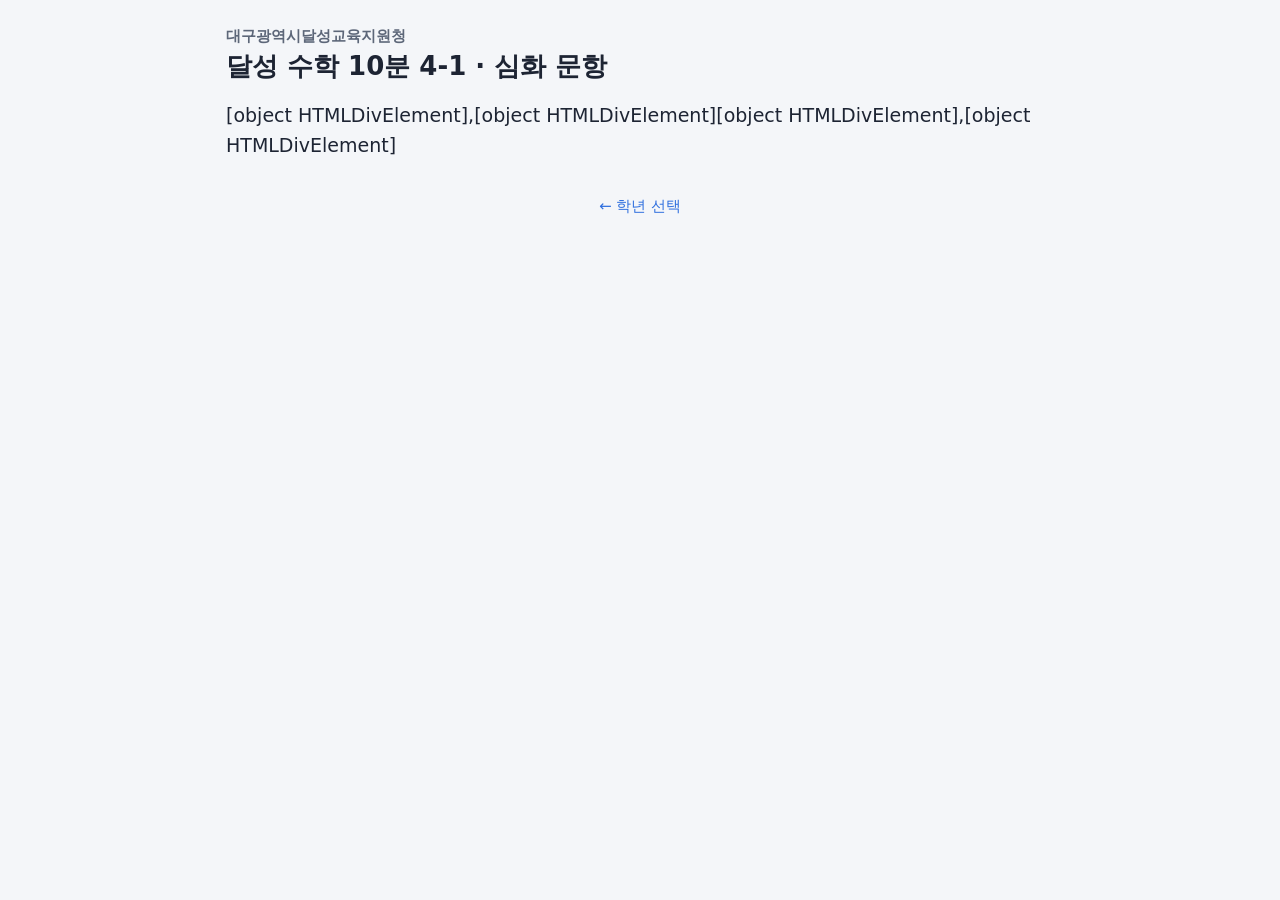
==== 4-1/index.html @ 7ddebf47 "달성 수학 10분 4-1 심화 문항 페이지와 차시별 QR - 4-1/: 2·5단원 12차시 심화 문항 24개, 자동 채점(띄어쓰기 무시) - index.html: 학년 선택 (3·" ====
<!doctype html>
<html lang="ko">
<head>
<meta charset="utf-8">
<meta name="viewport" content="width=device-width, initial-scale=1">
<title>달성 수학 10분 심화</title>
<style>
  :root {
    color-scheme: light;
    --bg: #f4f6f9;
    --card: #ffffff;
    --ink: #1d2433;
    --muted: #5d6779;
    --line: #d9dee7;
    --accent: #2f6fde;
    --accent-soft: #e6eefc;
    --ok: #17924a;
    --ok-soft: #e5f6ec;
    --bad: #d6402f;
    --bad-soft: #fdecea;
  }
  * { box-sizing: border-box; }
  html { -webkit-text-size-adjust: 100%; }
  body {
    margin: 0; background: var(--bg); color: var(--ink);
    font-family: "Pretendard", "Apple SD Gothic Neo", "Malgun Gothic", "Noto Sans KR", system-ui, sans-serif;
    font-size: 19px; line-height: 1.6; word-break: keep-all;
  }
  main { max-width: 860px; margin: 0 auto; padding: 16px 16px 64px; }
  header.top { padding: 8px 0 16px; }
  .eyebrow { font-size: 15px; color: var(--muted); font-weight: 600; }
  h1 { font-size: 26px; margin: 2px 0 0; line-height: 1.3; }
  h1 .no { color: var(--accent); margin-right: 8px; }
  .pages { font-size: 15px; color: var(--muted); }
  .card {
    background: var(--card); border: 2px solid var(--line); border-radius: 16px;
    padding: 18px; margin-bottom: 18px;
  }
  .shared { background: #fffdf3; border-color: #ecdfaa; }
  .qhead { display: flex; align-items: flex-start; gap: 12px; }
  .qno {
    flex: none; width: 36px; height: 36px; border-radius: 50%;
    background: var(--accent); color: #fff; font-weight: 700;
    display: grid; place-items: center; font-size: 19px; margin-top: 1px;
  }
  .qtext { white-space: pre-line; flex: 1; min-width: 0; }
  figure { margin: 14px 0 4px; text-align: center; }
  figure img {
    max-width: 100%; max-height: 420px; background: #fff; border-radius: 8px;
    cursor: zoom-in; border: 1px solid var(--line);
  }
  figure figcaption { font-size: 13px; color: var(--muted); }
  table.data { border-collapse: collapse; margin: 12px auto 4px; background: #fff; font-size: 17px; }
  table.data caption { font-weight: 700; padding-bottom: 6px; }
  table.data th, table.data td { border: 1px solid #9aa3b2; padding: 6px 12px; text-align: center; }
  table.data th { background: #eef1f6; font-weight: 600; }
  .tablewrap { overflow-x: auto; }

  .answers { margin-top: 16px; padding-top: 14px; border-top: 1px dashed var(--line); }
  .row { display: flex; flex-wrap: wrap; align-items: center; gap: 8px; margin-bottom: 10px; }
  .lbl { font-weight: 600; }
  .arrow { color: var(--muted); font-weight: 700; }
  input.ans, textarea.ans {
    font: inherit; font-size: 20px; padding: 8px 12px; border: 2px solid #b8c0cd;
    border-radius: 10px; background: #fff; color: var(--ink); min-width: 0;
  }
  input.ans { width: 130px; }
  input.ans.wide { width: 260px; max-width: 100%; }
  input.ans.word { width: 120px; }
  textarea.ans { width: 100%; min-height: 96px; resize: vertical; }
  input.ans:focus, textarea.ans:focus { outline: none; border-color: var(--accent); box-shadow: 0 0 0 3px var(--accent-soft); }
  .part.wrong input.ans, .part.wrong textarea.ans, .part.wrong .choices { border-color: var(--bad); background: var(--bad-soft); }
  .part.right input.ans, .part.right textarea.ans { border-color: var(--ok); }
  .unit { font-weight: 600; }
  .choices { display: flex; flex-wrap: wrap; gap: 8px; border: 2px solid transparent; border-radius: 12px; padding: 2px; }
  .choices.stack { flex-direction: column; width: 100%; }
  .opt {
    font: inherit; font-size: 18px; text-align: left; padding: 8px 14px; border-radius: 10px;
    border: 2px solid #b8c0cd; background: #fff; color: var(--ink); cursor: pointer;
  }
  .opt[aria-pressed="true"] { border-color: var(--accent); background: var(--accent-soft); font-weight: 700; }
  .hint { font-size: 14px; color: var(--muted); width: 100%; }
  .actions { display: flex; align-items: center; gap: 14px; margin-top: 6px; flex-wrap: wrap; }
  button.check {
    font: inherit; font-weight: 700; font-size: 19px; padding: 10px 26px; border-radius: 12px;
    border: none; background: var(--accent); color: #fff; cursor: pointer;
  }
  button.check:active { transform: translateY(1px); }
  .result { font-size: 20px; font-weight: 700; display: flex; align-items: center; gap: 8px; }
  .result .mark { font-size: 40px; line-height: 1; }
  .result.ok { color: var(--ok); }
  .result.bad { color: var(--bad); }
  .card.is-ok { border-color: var(--ok); background: linear-gradient(var(--ok-soft), var(--ok-soft)) top/100% 6px no-repeat, var(--card); }

  .score { text-align: center; font-weight: 700; color: var(--muted); margin-top: 8px; }

  /* 목록 */
  .unitname { font-size: 18px; font-weight: 700; margin: 22px 0 8px; }
  .list { display: grid; gap: 10px; grid-template-columns: repeat(auto-fill, minmax(240px, 1fr)); }
  .list a {
    display: block; text-decoration: none; color: var(--ink); background: var(--card);
    border: 2px solid var(--line); border-radius: 14px; padding: 12px 14px;
  }
  .list a b { color: var(--accent); margin-right: 6px; }
  .list a span { display: block; font-size: 14px; color: var(--muted); }
  .back { font-size: 15px; color: var(--accent); text-decoration: none; }

  /* 그림 크게 보기 */
  #zoom {
    position: fixed; inset: 0; background: rgba(15, 20, 30, .88); display: none;
    align-items: center; justify-content: center; padding: 16px; z-index: 10; cursor: zoom-out;
  }
  #zoom.open { display: flex; }
  #zoom img { max-width: 100%; max-height: 100%; background: #fff; border-radius: 8px; }
  #zoom .close { position: absolute; top: 10px; right: 16px; color: #fff; font-size: 34px; }

  @media (max-width: 520px) {
    body { font-size: 17px; }
    h1 { font-size: 22px; }
    .card { padding: 14px; }
    input.ans { width: 110px; }
  }
</style>
</head>
<body>
<main id="app"></main>
<div id="zoom" role="dialog" aria-label="그림 크게 보기"><span class="close" aria-hidden="true">×</span><img alt=""></div>

<script>
/* ============================================================
   문항 데이터 — 달성 수학 10분 4-1 (2, 5단원) 심화 문항
   파트 종류
     num   : 수 하나        {kind:'num', ans:150, unit:'°'}
     word  : 낱말           {kind:'word', ans:['과학관']}
     choice: 보기 고르기    {kind:'choice', options:[...], ans:[번호...], multi:true}
     essay : 서술형 키워드  {kind:'essay', groups:[['180'],['크','넘']]}
     nums  : 수 여러 개     {kind:'nums', ans:[105,120], unit:'°'}
   ============================================================ */
const UNITS = { 2: 'Ⅱ. 각도', 5: 'Ⅴ. 막대그래프' };

const LESSONS = {
  '07': { unit: 2, title: '각의 크기 재기', pages: '18~19쪽', qs: [
    { text: '시계의 긴바늘과 짧은바늘이 3시 정각에 이루는 각은 직각입니다. 시계의 숫자 사이의 간격이 모두 같을 때, 5시 정각에 두 바늘이 이루는 작은 쪽의 각은 몇 도인지 구하시오.',
      img: '07-1.png', parts: [{ kind: 'num', ans: 150, unit: '°' }] },
    { text: '명훈이는 각의 꼭짓점을 각도기의 중심에 맞추었지만, 각의 한 변을 밑금에 맞추지 않고 그림과 같이 놓았습니다. 이 각의 크기는 몇 도인지 구하시오.',
      img: '07-2.png', parts: [{ kind: 'num', ans: 75, unit: '°' }] },
  ]},
  '08': { unit: 2, title: '예각, 둔각, 각 어림하기', pages: '20~21쪽', qs: [
    { text: '그림에서 선 ㄱㄴ은 직선입니다. 그림에서 찾을 수 있는 크고 작은 각 중에서 예각과 둔각은 각각 몇 개인지 구하시오. (직선 ㄱㄴ이 이루는 각은 세지 않습니다.)',
      img: '08-1.png', parts: [
        { kind: 'num', label: '예각', ans: 3, unit: '개' },
        { kind: 'num', label: '둔각', ans: 2, unit: '개' } ] },
    { text: '다음 중 항상 옳은 것을 모두 찾아 기호를 쓰시오.',
      parts: [{ kind: 'choice', multi: true, stack: true, options: [
        '㉠ 예각 2개의 크기를 더하면 항상 둔각이 됩니다.',
        '㉡ 둔각 2개의 크기를 더하면 항상 180°보다 큽니다.',
        '㉢ 둔각에서 예각을 빼면 항상 예각이 됩니다.',
        '㉣ 직각과 예각의 크기를 더하면 항상 둔각이 됩니다.' ], ans: [1, 3] }] },
  ]},
  '09': { unit: 2, title: '각도의 합과 차', pages: '22~23쪽', qs: [
    { text: '두 삼각자에는 각각 30°, 60°, 90°와 45°, 45°, 90°의 각이 있습니다. 한 삼각자의 각 하나와 다른 삼각자의 각 하나를 이어 붙여 만들 수 있는 각 중에서 둔각을 모두 구하시오.',
      parts: [{ kind: 'nums', ans: [105, 120, 135, 150], unit: '°' }] },
    { text: '그림에서 아래쪽 선은 직선이고, ㉠은 ㉡보다 40° 더 큽니다. ㉠과 ㉡의 각도를 각각 구하시오.',
      img: '09-2.png', parts: [
        { kind: 'num', label: '㉠', ans: 85, unit: '°' },
        { kind: 'num', label: '㉡', ans: 45, unit: '°' } ] },
  ]},
  '10': { unit: 2, title: '삼각형의 세 각의 크기의 합', pages: '24~25쪽', qs: [
    { text: '삼각형 ㄱㄴㄷ에서 점 ㄹ은 변 ㄴㄷ 위에 있습니다. ㉠의 각도를 구하시오.',
      img: '10-1.png', parts: [{ kind: 'num', ans: 55, unit: '°' }] },
    { text: '삼각형의 두 각의 크기를 나타낸 것입니다. 삼각형이 될 수 없는 것을 찾아 기호를 쓰고, 그 까닭을 쓰시오.\n㉠ 95°, 40°　　㉡ 100°, 85°　　㉢ 30°, 60°',
      parts: [
        { kind: 'choice', label: '기호', options: ['㉠', '㉡', '㉢'], ans: [1] },
        { kind: 'essay', label: '까닭', groups: [['180'], ['크', '넘', '185', '많', '초과']] } ] },
  ]},
  '11': { unit: 2, title: '사각형의 네 각의 크기의 합', pages: '26~27쪽', qs: [
    { text: '사각형의 네 각 중에서 두 각은 직각입니다. 나머지 두 각의 크기의 차가 40°일 때, 나머지 두 각 중 큰 각은 몇 도인지 구하시오.',
      parts: [{ kind: 'num', ans: 110, unit: '°' }] },
    { text: '그림에서 아래쪽 선은 직선입니다. ㉠의 각도를 구하시오.',
      img: '11-2.png', parts: [{ kind: 'num', ans: 75, unit: '°' }] },
  ]},
  '12': { unit: 2, title: '얼마나 알고 있나요?', pages: '28~29쪽', qs: [
    { text: '서연이가 사각형의 네 각의 크기를 각도기로 재었더니 85°, 100°, 95°, 90°였습니다. 서연이가 각도를 바르게 재었는지 쓰고, 그 까닭을 쓰시오.',
      parts: [
        { kind: 'choice', label: '답', options: ['바르게 재었습니다.', '바르게 재지 않았습니다.'], ans: [1] },
        { kind: 'essay', label: '까닭', groups: [['360'], ['370', '크', '넘', '많', '다르', '아니', '않']] } ] },
    { text: '두 삼각자를 직선 위에 꼭짓점이 한 점에서 만나도록 놓았습니다. ㉠의 각도를 구하시오.',
      img: '12-2.png', parts: [{ kind: 'num', ans: 75, unit: '°' }] },
  ]},

  '25': { unit: 5, title: '막대그래프 알기(1)', pages: '60~61쪽',
    shared: { text: '키릴이네 반 학생들이 좋아하는 과일을 조사하여 나타낸 그래프입니다. 물음에 답하시오. (1~2)', img: '25.png' },
    qs: [
    { text: '가장 많은 학생이 좋아하는 과일부터 차례로 쓰고, 가장 많은 학생이 좋아하는 과일과 가장 적은 학생이 좋아하는 과일의 학생 수의 차를 구하시오.',
      parts: [
        { kind: 'word', ans: ['딸기'] },
        { kind: 'word', join: true, ans: ['사과'] },
        { kind: 'word', join: true, ans: ['귤'] },
        { kind: 'word', join: true, ans: ['포도'] },
        { kind: 'num', label: '학생 수의 차', ans: 5, unit: '명' } ] },
    { text: '포도를 좋아하던 학생 중 몇 명이 사과로 마음을 바꾸었더니, 사과를 좋아하는 학생 수와 딸기를 좋아하는 학생 수가 같아졌습니다. 이때 포도를 좋아하는 학생은 몇 명이 되었는지 구하시오.',
      parts: [{ kind: 'num', ans: 3, unit: '명' }] },
  ]},
  '26': { unit: 5, title: '막대그래프 알기(2)', pages: '62~63쪽',
    shared: { text: '요일별 도서관을 이용한 학생 수를 조사하여 나타낸 막대그래프입니다. 물음에 답하시오. (1~2)', img: '26.png' },
    qs: [
    { text: '도서관을 이용한 학생 수가 금요일보다 많은 요일을 모두 쓰고, 그 요일들에 도서관을 이용한 학생은 모두 몇 명인지 구하시오.',
      parts: [
        { kind: 'choice', label: '요일', multi: true, options: ['월요일', '화요일', '수요일', '목요일', '금요일'], ans: [0, 2] },
        { kind: 'num', label: '모두', ans: 32, unit: '명' } ] },
    { text: '위 막대그래프를 가로 눈금 한 칸이 1명인 막대그래프로 다시 그리려고 합니다. 수요일 막대와 화요일 막대의 길이는 몇 칸 차이가 나는지 구하시오.',
      parts: [{ kind: 'num', ans: 10, unit: '칸' }] },
  ]},
  '27': { unit: 5, title: '막대그래프 그리기', pages: '64~65쪽',
    shared: { text: '모둠별로 모은 빈 병의 수를 조사하여 나타낸 표입니다. 물음에 답하시오. (1~2)',
      table: { caption: '<모둠별 모은 빈 병의 수>', rows: [
        ['모둠', '1모둠', '2모둠', '3모둠', '4모둠', '합계'],
        ['병의 수(개)', '12', '7', '15', '9', '43'] ] } },
    qs: [
    { text: '위의 표를 세로 눈금 한 칸이 2개인 막대그래프로 나타낼 때, 막대의 끝이 눈금선에 꼭 맞지 않고 칸의 중간에서 끝나는 모둠을 모두 쓰시오.',
      parts: [{ kind: 'choice', multi: true, options: ['1모둠', '2모둠', '3모둠', '4모둠'], ans: [1, 2, 3] }] },
    { text: '소은이가 위의 표를 보고 그린 막대그래프입니다. 잘못 그린 곳을 두 가지 찾아 바르게 고치시오.',
      img: '27-2.png',
      parts: [{ kind: 'essay', placeholder: '① 잘못된 곳 → 바르게 고치기\n② 잘못된 곳 → 바르게 고치기', groups: [['제목'], ['4모둠'], ['9']] }] },
  ]},
  '28': { unit: 5, title: '자료를 조사하여 막대그래프 그리기', pages: '66~67쪽', qs: [
    { text: '진호네 반 학생 25명이 가장 좋아하는 계절을 조사하였습니다. 봄은 7명, 가을은 6명이고, 여름을 좋아하는 학생 수는 겨울을 좋아하는 학생 수의 2배입니다. 여름과 겨울을 좋아하는 학생은 각각 몇 명인지 구하시오.',
      parts: [
        { kind: 'num', label: '여름', ans: 8, unit: '명' },
        { kind: 'num', label: '겨울', ans: 4, unit: '명' } ] },
    { text: '1반과 2반 학생들이 기르고 싶어 하는 반려동물을 조사한 표입니다. 두 반의 학생 수를 합하여 세로 눈금 한 칸이 2명인 막대그래프로 나타내려면 세로 눈금은 적어도 몇 칸 필요한지 구하시오.',
      table: { rows: [
        ['반려동물', '강아지', '고양이', '햄스터', '물고기'],
        ['1반(명)', '9', '6', '4', '3'],
        ['2반(명)', '8', '7', '3', '4'] ] },
      parts: [{ kind: 'num', ans: 9, unit: '칸' }] },
  ]},
  '29': { unit: 5, title: '막대그래프 활용하기', pages: '68~69쪽',
    shared: { text: '4학년 학생들이 가고 싶어 하는 체험 학습 장소를 조사하여 나타낸 막대그래프입니다. 물음에 답하시오. (1~2)', img: '29.png' },
    qs: [
    { text: '가장 많은 학생이 가고 싶어 하는 두 곳을 체험 학습 장소로 정했습니다. 두 곳을 가고 싶어 하는 학생은 모두 몇 명인지 쓰시오.',
      parts: [{ kind: 'num', ans: 40, unit: '명' }] },
    { text: '놀이공원을 가고 싶어 하던 학생 중 5명이 과학관으로 마음을 바꾸었습니다. 이때 가장 많은 학생이 가고 싶어 하는 장소는 어디인지 쓰시오.',
      parts: [{ kind: 'word', ans: ['과학관'], wide: true }] },
  ]},
  '30': { unit: 5, title: '얼마나 알고 있나요?', pages: '70~71쪽',
    shared: { text: '나윤이네 학년 학생들이 좋아하는 간식을 조사하여 나타낸 막대그래프입니다. 물음에 답하시오. (1~2)', img: '30.png' },
    qs: [
    { text: '아이스크림을 좋아하는 학생 수는 과자를 좋아하는 학생 수의 몇 배인지 구하시오.',
      parts: [{ kind: 'num', ans: 2, unit: '배' }] },
    { text: '떡볶이를 좋아하던 학생 중 몇 명이 빵으로 마음을 바꾸었더니 떡볶이와 빵을 좋아하는 학생 수가 같아졌습니다. 마음을 바꾼 학생은 몇 명인지 구하시오.',
      parts: [{ kind: 'num', ans: 4, unit: '명' }] },
  ]},
};

/* ================= 채점 ================= */
const noSpace = s => String(s).replace(/\s+/g, '');
const UNIT_WORDS = ['°', '도', '개', '명', '칸', '배', '권', 'cm', 'm'];

function parseNum(raw, unit) {
  let s = String(raw).trim();
  // 대분수 "2 1/4" 는 띄어쓰기를 지우기 전에 처리
  const mixed = s.match(/^(\d+)\s+(\d+)\s*\/\s*(\d+)\s*$/);
  if (mixed) return +mixed[1] + (+mixed[2]) / (+mixed[3]);
  s = noSpace(s).replace(/,/g, '');
  const units = unit ? [unit, ...UNIT_WORDS] : UNIT_WORDS;
  for (const u of units) if (u && s.endsWith(u)) { s = s.slice(0, -u.length); break; }
  s = s.replace(/°$/, '');
  let m;
  if ((m = s.match(/^-?\d+(\.\d+)?$/))) return parseFloat(s);
  if ((m = s.match(/^(\d+)\/(\d+)$/)) && +m[2] !== 0) return +m[1] / +m[2];
  return NaN;
}
const sameNum = (a, b) => Math.abs(a - b) < 1e-9;

function normWord(s) {
  return noSpace(s)
    .replace(/[.,·!?~'"()\[\]<>「」『』:;\-]/g, '')
    .replace(/(입니다|이에요|예요|이요|요)$/, '');
}

function gradePart(p, v) {
  switch (p.kind) {
    case 'num':   return sameNum(parseNum(v || '', p.unit), p.ans);
    case 'word':  return p.ans.some(a => normWord(a) === normWord(v || ''));
    case 'choice': {
      const sel = (v || []).slice().sort((a, b) => a - b);
      const ans = p.ans.slice().sort((a, b) => a - b);
      return sel.length === ans.length && sel.every((x, i) => x === ans[i]);
    }
    case 'essay': {
      const t = noSpace(v || '');
      return p.groups.every(g => g.some(k => t.includes(noSpace(k))));
    }
    case 'nums': {
      // 쉼표·띄어쓰기·'와/과/,' 로 나눈 수들이 정답과 똑같아야 정답 (순서 상관없음)
      const toks = String(v || '').split(/[,，、\s/]+|와|과|그리고/).map(t => t.trim()).filter(Boolean);
      const vals = toks.map(t => parseNum(t, p.unit));
      if (!vals.length || vals.some(isNaN)) return false;
      const uniq = [...new Set(vals)].sort((a, b) => a - b);
      const ans = p.ans.slice().sort((a, b) => a - b);
      return uniq.length === ans.length && uniq.every((x, i) => sameNum(x, ans[i]));
    }
  }
  return false;
}

/* ================= 저장 (이 기기에만) ================= */
const STORE = 'dalseong10-4-1-v1';
function loadState() { try { return JSON.parse(localStorage.getItem(STORE)) || {}; } catch (e) { return {}; } }
function saveState(s) { try { localStorage.setItem(STORE, JSON.stringify(s)); } catch (e) {} }
let state = loadState();

/* ================= 화면 ================= */
const app = document.getElementById('app');
const el = (tag, attrs = {}, ...kids) => {
  const n = document.createElement(tag);
  for (const [k, v] of Object.entries(attrs)) {
    if (k === 'class') n.className = v;
    else if (k.startsWith('on')) n.addEventListener(k.slice(2), v);
    else if (v !== false && v != null) n.setAttribute(k, v === true ? '' : v);
  }
  for (const c of kids.flat()) if (c != null) n.append(c.nodeType ? c : document.createTextNode(c));
  return n;
};

function figure(src, alt) {
  const img = el('img', { src: 'img/' + src, alt: alt || '문제 그림', loading: 'lazy' });
  img.addEventListener('click', () => openZoom(img.src));
  return el('figure', {}, img, el('figcaption', {}, '그림을 누르면 크게 볼 수 있어요'));
}
function dataTable(t) {
  const tbl = el('table', { class: 'data' });
  if (t.caption) tbl.append(el('caption', {}, t.caption));
  t.rows.forEach((r, i) => tbl.append(el('tr', {}, r.map((c, j) => el(i === 0 || j === 0 ? 'th' : 'td', {}, c)))));
  return el('div', { class: 'tablewrap' }, tbl);
}

function renderIndex() {
  document.title = '달성 수학 10분 4-1 심화';
  app.replaceChildren(
    el('header', { class: 'top' },
      el('div', { class: 'eyebrow' }, '대구광역시달성교육지원청'),
      el('h1', {}, '달성 수학 10분 4-1 · 심화 문항')),
    ...Object.entries(UNITS).map(([u, name]) => [
      el('div', { class: 'unitname' }, name),
      el('div', { class: 'list' }, Object.entries(LESSONS).filter(([, L]) => L.unit == u).map(([no, L]) =>
        el('a', { href: '#' + no }, el('b', {}, no + '차시'), L.title, el('span', {}, L.pages))))
    ]),
    el('p', { style: 'text-align:center;margin-top:28px' }, el('a', { class: 'back', href: '../' }, '← 학년 선택'))
  );
}

function renderLesson(no) {
  const L = LESSONS[no];
  document.title = `${no}차시 ${L.title} · 달성 수학 10분`;
  const st = state[no] = state[no] || {};
  const blocks = [
    el('header', { class: 'top' },
      el('div', { class: 'eyebrow' }, '달성 수학 10분 4-1 · ' + UNITS[L.unit]),
      el('h1', {}, el('span', { class: 'no' }, no), L.title),
      el('div', { class: 'pages' }, L.pages + ' 심화 문항 · 연습장에 풀고 답만 쓰세요')),
  ];
  if (L.shared) {
    blocks.push(el('section', { class: 'card shared' },
      el('div', { class: 'qtext' }, '※ ' + L.shared.text),
      L.shared.img ? figure(L.shared.img) : null,
      L.shared.table ? dataTable(L.shared.table) : null));
  }
  const scoreEl = el('div', { class: 'score' });
  const updateScore = () => {
    const n = L.qs.filter((q, i) => (st[i] || {}).ok).length;
    scoreEl.textContent = n ? `${L.qs.length}문제 중 ${n}문제 맞혔어요` + (n === L.qs.length ? ' 🎉' : '') : '';
  };

  L.qs.forEach((q, qi) => {
    const qs = st[qi] = st[qi] || { v: [] };
    const card = el('section', { class: 'card' + (qs.ok ? ' is-ok' : '') });
    const getters = [];
    const partEls = [];
    const answers = el('div', { class: 'answers' });
    let row = null;

    q.parts.forEach((p, pi) => {
      const saved = qs.v[pi];
      const part = el('span', { class: 'part' });
      if (p.kind === 'num' || p.kind === 'word' || p.kind === 'nums') {
        const inp = el('input', {
          class: 'ans' + (p.kind === 'nums' || p.wide ? ' wide' : '') + (p.kind === 'word' ? ' word' : ''),
          type: 'text', autocomplete: 'off', autocapitalize: 'off', spellcheck: 'false',
          inputmode: p.kind === 'num' ? 'decimal' : 'text',
          placeholder: p.kind === 'nums' ? '예: 10, 20, 30' : '',
          'aria-label': (p.label || '답') + ' 입력',
        });
        inp.value = saved || '';
        inp.addEventListener('keydown', e => { if (e.key === 'Enter' && !e.isComposing) check(); });
        part.append(inp);
        if (p.unit) part.append(el('span', { class: 'unit' }, p.unit));
        getters.push(() => inp.value);
      } else if (p.kind === 'choice') {
        let sel = Array.isArray(saved) ? saved.slice() : [];
        const box = el('div', { class: 'choices' + (p.stack ? ' stack' : ''), role: 'group' });
        const btns = p.options.map((o, oi) => {
          const b = el('button', { type: 'button', class: 'opt', 'aria-pressed': String(sel.includes(oi)) }, o);
          b.addEventListener('click', () => {
            if (p.multi) sel = sel.includes(oi) ? sel.filter(x => x !== oi) : [...sel, oi];
            else sel = sel.includes(oi) ? [] : [oi];
            btns.forEach((bb, k) => bb.setAttribute('aria-pressed', String(sel.includes(k))));
          });
          return b;
        });
        box.append(...btns);
        if (p.multi) box.append(el('div', { class: 'hint' }, '알맞은 것을 모두 누르세요'));
        part.append(box);
        part.style.width = p.stack ? '100%' : '';
        getters.push(() => sel.slice());
      } else if (p.kind === 'essay') {
        const ta = el('textarea', { class: 'ans', placeholder: p.placeholder || '까닭을 쓰세요', 'aria-label': (p.label || '답') + ' 입력' });
        ta.value = saved || '';
        part.append(ta);
        part.style.width = '100%';
        getters.push(() => ta.value);
      }
      partEls.push(part);

      if (p.join && row) {
        row.append(el('span', { class: 'arrow' }, '→'), part);
      } else {
        row = el('div', { class: 'row' });
        if (p.label) row.append(el('span', { class: 'lbl' }, p.label));
        row.append(part);
        answers.append(row);
      }
    });

    const result = el('div', { class: 'result', 'aria-live': 'polite' });
    const showResult = ok => {
      result.className = 'result ' + (ok ? 'ok' : 'bad');
      result.replaceChildren(el('span', { class: 'mark' }, ok ? '⭕' : '❌'), ok ? '정답이에요!' : '다시 생각해 보세요');
      card.classList.toggle('is-ok', ok);
    };
    function check() {
      const vals = getters.map(g => g());
      const each = q.parts.map((p, i) => gradePart(p, vals[i]));
      const ok = each.every(Boolean);
      if (q.parts.length > 1) partEls.forEach((pe, i) => { pe.classList.toggle('wrong', !each[i]); pe.classList.toggle('right', each[i]); });
      else partEls[0].classList.toggle('wrong', !ok);
      qs.v = vals; qs.ok = ok; qs.tried = true;
      saveState(state);
      showResult(ok);
      updateScore();
    }
    if (qs.tried) showResult(!!qs.ok);

    card.append(...[
      el('div', { class: 'qhead' }, el('div', { class: 'qno' }, String(qi + 1)), el('div', { class: 'qtext' }, q.text)),
      q.img ? figure(q.img) : null,
      q.table ? dataTable(q.table) : null,
      answers,
      el('div', { class: 'actions' }, el('button', { type: 'button', class: 'check', onclick: check }, '채점하기'), result),
    ].filter(Boolean));
    blocks.push(card);
  });

  blocks.push(scoreEl, el('p', { style: 'text-align:center' }, el('a', { class: 'back', href: '#' }, '← 4-1 차시 목록')));
  app.replaceChildren(...blocks);
  updateScore();
  window.scrollTo(0, 0);
}

function route() {
  const no = decodeURIComponent(location.hash.slice(1)).replace(/[^0-9]/g, '').padStart(2, '0');
  if (LESSONS[no]) renderLesson(no); else renderIndex();
}

/* 그림 크게 보기 */
const zoom = document.getElementById('zoom');
function openZoom(src) { zoom.querySelector('img').src = src; zoom.classList.add('open'); }
zoom.addEventListener('click', () => zoom.classList.remove('open'));
document.addEventListener('keydown', e => { if (e.key === 'Escape') zoom.classList.remove('open'); });

window.addEventListener('hashchange', route);
route();
</script>
</body>
</html>
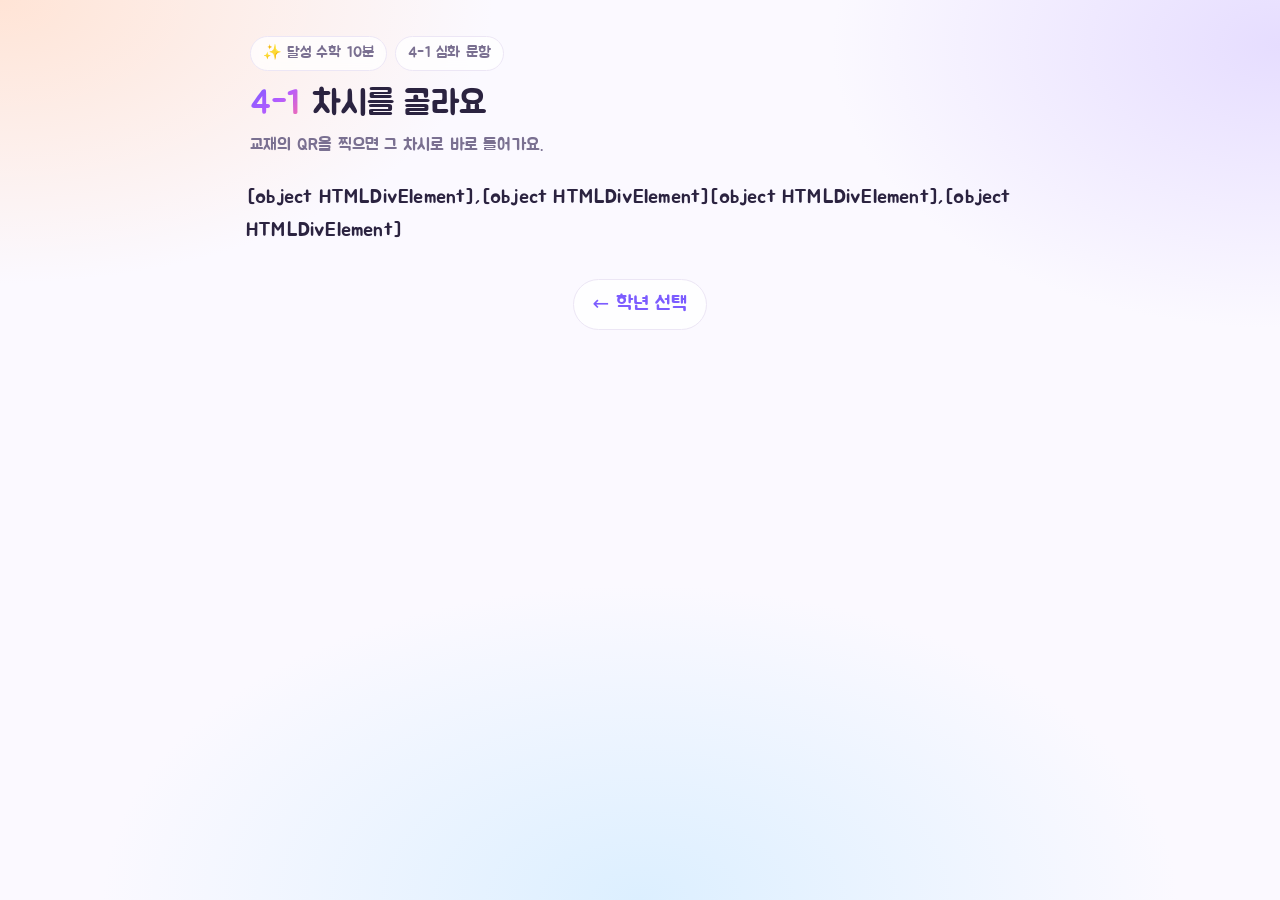
==== commit 9273ebb0: "러버블 스타일 디자인(주아체)과 Cloudflare 배포 - assets/: 모든 학년이 같이 쓰는 디자인과 채점 엔진으로 분리 - 4-1/data.js: 문항 데이터만 따로 - " ====
--- a/4-1/index.html
+++ b/4-1/index.html
@@ -3,484 +3,16 @@
 <head>
 <meta charset="utf-8">
 <meta name="viewport" content="width=device-width, initial-scale=1">
-<title>달성 수학 10분 심화</title>
-<style>
-  :root {
-    color-scheme: light;
-    --bg: #f4f6f9;
-    --card: #ffffff;
-    --ink: #1d2433;
-    --muted: #5d6779;
-    --line: #d9dee7;
-    --accent: #2f6fde;
-    --accent-soft: #e6eefc;
-    --ok: #17924a;
-    --ok-soft: #e5f6ec;
-    --bad: #d6402f;
-    --bad-soft: #fdecea;
-  }
-  * { box-sizing: border-box; }
-  html { -webkit-text-size-adjust: 100%; }
-  body {
-    margin: 0; background: var(--bg); color: var(--ink);
-    font-family: "Pretendard", "Apple SD Gothic Neo", "Malgun Gothic", "Noto Sans KR", system-ui, sans-serif;
-    font-size: 19px; line-height: 1.6; word-break: keep-all;
-  }
-  main { max-width: 860px; margin: 0 auto; padding: 16px 16px 64px; }
-  header.top { padding: 8px 0 16px; }
-  .eyebrow { font-size: 15px; color: var(--muted); font-weight: 600; }
-  h1 { font-size: 26px; margin: 2px 0 0; line-height: 1.3; }
-  h1 .no { color: var(--accent); margin-right: 8px; }
-  .pages { font-size: 15px; color: var(--muted); }
-  .card {
-    background: var(--card); border: 2px solid var(--line); border-radius: 16px;
-    padding: 18px; margin-bottom: 18px;
-  }
-  .shared { background: #fffdf3; border-color: #ecdfaa; }
-  .qhead { display: flex; align-items: flex-start; gap: 12px; }
-  .qno {
-    flex: none; width: 36px; height: 36px; border-radius: 50%;
-    background: var(--accent); color: #fff; font-weight: 700;
-    display: grid; place-items: center; font-size: 19px; margin-top: 1px;
-  }
-  .qtext { white-space: pre-line; flex: 1; min-width: 0; }
-  figure { margin: 14px 0 4px; text-align: center; }
-  figure img {
-    max-width: 100%; max-height: 420px; background: #fff; border-radius: 8px;
-    cursor: zoom-in; border: 1px solid var(--line);
-  }
-  figure figcaption { font-size: 13px; color: var(--muted); }
-  table.data { border-collapse: collapse; margin: 12px auto 4px; background: #fff; font-size: 17px; }
-  table.data caption { font-weight: 700; padding-bottom: 6px; }
-  table.data th, table.data td { border: 1px solid #9aa3b2; padding: 6px 12px; text-align: center; }
-  table.data th { background: #eef1f6; font-weight: 600; }
-  .tablewrap { overflow-x: auto; }
-
-  .answers { margin-top: 16px; padding-top: 14px; border-top: 1px dashed var(--line); }
-  .row { display: flex; flex-wrap: wrap; align-items: center; gap: 8px; margin-bottom: 10px; }
-  .lbl { font-weight: 600; }
-  .arrow { color: var(--muted); font-weight: 700; }
-  input.ans, textarea.ans {
-    font: inherit; font-size: 20px; padding: 8px 12px; border: 2px solid #b8c0cd;
-    border-radius: 10px; background: #fff; color: var(--ink); min-width: 0;
-  }
-  input.ans { width: 130px; }
-  input.ans.wide { width: 260px; max-width: 100%; }
-  input.ans.word { width: 120px; }
-  textarea.ans { width: 100%; min-height: 96px; resize: vertical; }
-  input.ans:focus, textarea.ans:focus { outline: none; border-color: var(--accent); box-shadow: 0 0 0 3px var(--accent-soft); }
-  .part.wrong input.ans, .part.wrong textarea.ans, .part.wrong .choices { border-color: var(--bad); background: var(--bad-soft); }
-  .part.right input.ans, .part.right textarea.ans { border-color: var(--ok); }
-  .unit { font-weight: 600; }
-  .choices { display: flex; flex-wrap: wrap; gap: 8px; border: 2px solid transparent; border-radius: 12px; padding: 2px; }
-  .choices.stack { flex-direction: column; width: 100%; }
-  .opt {
-    font: inherit; font-size: 18px; text-align: left; padding: 8px 14px; border-radius: 10px;
-    border: 2px solid #b8c0cd; background: #fff; color: var(--ink); cursor: pointer;
-  }
-  .opt[aria-pressed="true"] { border-color: var(--accent); background: var(--accent-soft); font-weight: 700; }
-  .hint { font-size: 14px; color: var(--muted); width: 100%; }
-  .actions { display: flex; align-items: center; gap: 14px; margin-top: 6px; flex-wrap: wrap; }
-  button.check {
-    font: inherit; font-weight: 700; font-size: 19px; padding: 10px 26px; border-radius: 12px;
-    border: none; background: var(--accent); color: #fff; cursor: pointer;
-  }
-  button.check:active { transform: translateY(1px); }
-  .result { font-size: 20px; font-weight: 700; display: flex; align-items: center; gap: 8px; }
-  .result .mark { font-size: 40px; line-height: 1; }
-  .result.ok { color: var(--ok); }
-  .result.bad { color: var(--bad); }
-  .card.is-ok { border-color: var(--ok); background: linear-gradient(var(--ok-soft), var(--ok-soft)) top/100% 6px no-repeat, var(--card); }
-
-  .score { text-align: center; font-weight: 700; color: var(--muted); margin-top: 8px; }
-
-  /* 목록 */
-  .unitname { font-size: 18px; font-weight: 700; margin: 22px 0 8px; }
-  .list { display: grid; gap: 10px; grid-template-columns: repeat(auto-fill, minmax(240px, 1fr)); }
-  .list a {
-    display: block; text-decoration: none; color: var(--ink); background: var(--card);
-    border: 2px solid var(--line); border-radius: 14px; padding: 12px 14px;
-  }
-  .list a b { color: var(--accent); margin-right: 6px; }
-  .list a span { display: block; font-size: 14px; color: var(--muted); }
-  .back { font-size: 15px; color: var(--accent); text-decoration: none; }
-
-  /* 그림 크게 보기 */
-  #zoom {
-    position: fixed; inset: 0; background: rgba(15, 20, 30, .88); display: none;
-    align-items: center; justify-content: center; padding: 16px; z-index: 10; cursor: zoom-out;
-  }
-  #zoom.open { display: flex; }
-  #zoom img { max-width: 100%; max-height: 100%; background: #fff; border-radius: 8px; }
-  #zoom .close { position: absolute; top: 10px; right: 16px; color: #fff; font-size: 34px; }
-
-  @media (max-width: 520px) {
-    body { font-size: 17px; }
-    h1 { font-size: 22px; }
-    .card { padding: 14px; }
-    input.ans { width: 110px; }
-  }
-</style>
+<title>달성 수학 10분 4-1 심화</title>
+<link rel="preconnect" href="https://fonts.googleapis.com">
+<link rel="preconnect" href="https://fonts.gstatic.com" crossorigin>
+<link rel="stylesheet" href="https://fonts.googleapis.com/css2?family=Jua&display=swap">
+<link rel="stylesheet" href="../assets/quiz.css">
 </head>
 <body>
 <main id="app"></main>
 <div id="zoom" role="dialog" aria-label="그림 크게 보기"><span class="close" aria-hidden="true">×</span><img alt=""></div>
-
-<script>
-/* ============================================================
-   문항 데이터 — 달성 수학 10분 4-1 (2, 5단원) 심화 문항
-   파트 종류
-     num   : 수 하나        {kind:'num', ans:150, unit:'°'}
-     word  : 낱말           {kind:'word', ans:['과학관']}
-     choice: 보기 고르기    {kind:'choice', options:[...], ans:[번호...], multi:true}
-     essay : 서술형 키워드  {kind:'essay', groups:[['180'],['크','넘']]}
-     nums  : 수 여러 개     {kind:'nums', ans:[105,120], unit:'°'}
-   ============================================================ */
-const UNITS = { 2: 'Ⅱ. 각도', 5: 'Ⅴ. 막대그래프' };
-
-const LESSONS = {
-  '07': { unit: 2, title: '각의 크기 재기', pages: '18~19쪽', qs: [
-    { text: '시계의 긴바늘과 짧은바늘이 3시 정각에 이루는 각은 직각입니다. 시계의 숫자 사이의 간격이 모두 같을 때, 5시 정각에 두 바늘이 이루는 작은 쪽의 각은 몇 도인지 구하시오.',
-      img: '07-1.png', parts: [{ kind: 'num', ans: 150, unit: '°' }] },
-    { text: '명훈이는 각의 꼭짓점을 각도기의 중심에 맞추었지만, 각의 한 변을 밑금에 맞추지 않고 그림과 같이 놓았습니다. 이 각의 크기는 몇 도인지 구하시오.',
-      img: '07-2.png', parts: [{ kind: 'num', ans: 75, unit: '°' }] },
-  ]},
-  '08': { unit: 2, title: '예각, 둔각, 각 어림하기', pages: '20~21쪽', qs: [
-    { text: '그림에서 선 ㄱㄴ은 직선입니다. 그림에서 찾을 수 있는 크고 작은 각 중에서 예각과 둔각은 각각 몇 개인지 구하시오. (직선 ㄱㄴ이 이루는 각은 세지 않습니다.)',
-      img: '08-1.png', parts: [
-        { kind: 'num', label: '예각', ans: 3, unit: '개' },
-        { kind: 'num', label: '둔각', ans: 2, unit: '개' } ] },
-    { text: '다음 중 항상 옳은 것을 모두 찾아 기호를 쓰시오.',
-      parts: [{ kind: 'choice', multi: true, stack: true, options: [
-        '㉠ 예각 2개의 크기를 더하면 항상 둔각이 됩니다.',
-        '㉡ 둔각 2개의 크기를 더하면 항상 180°보다 큽니다.',
-        '㉢ 둔각에서 예각을 빼면 항상 예각이 됩니다.',
-        '㉣ 직각과 예각의 크기를 더하면 항상 둔각이 됩니다.' ], ans: [1, 3] }] },
-  ]},
-  '09': { unit: 2, title: '각도의 합과 차', pages: '22~23쪽', qs: [
-    { text: '두 삼각자에는 각각 30°, 60°, 90°와 45°, 45°, 90°의 각이 있습니다. 한 삼각자의 각 하나와 다른 삼각자의 각 하나를 이어 붙여 만들 수 있는 각 중에서 둔각을 모두 구하시오.',
-      parts: [{ kind: 'nums', ans: [105, 120, 135, 150], unit: '°' }] },
-    { text: '그림에서 아래쪽 선은 직선이고, ㉠은 ㉡보다 40° 더 큽니다. ㉠과 ㉡의 각도를 각각 구하시오.',
-      img: '09-2.png', parts: [
-        { kind: 'num', label: '㉠', ans: 85, unit: '°' },
-        { kind: 'num', label: '㉡', ans: 45, unit: '°' } ] },
-  ]},
-  '10': { unit: 2, title: '삼각형의 세 각의 크기의 합', pages: '24~25쪽', qs: [
-    { text: '삼각형 ㄱㄴㄷ에서 점 ㄹ은 변 ㄴㄷ 위에 있습니다. ㉠의 각도를 구하시오.',
-      img: '10-1.png', parts: [{ kind: 'num', ans: 55, unit: '°' }] },
-    { text: '삼각형의 두 각의 크기를 나타낸 것입니다. 삼각형이 될 수 없는 것을 찾아 기호를 쓰고, 그 까닭을 쓰시오.\n㉠ 95°, 40°　　㉡ 100°, 85°　　㉢ 30°, 60°',
-      parts: [
-        { kind: 'choice', label: '기호', options: ['㉠', '㉡', '㉢'], ans: [1] },
-        { kind: 'essay', label: '까닭', groups: [['180'], ['크', '넘', '185', '많', '초과']] } ] },
-  ]},
-  '11': { unit: 2, title: '사각형의 네 각의 크기의 합', pages: '26~27쪽', qs: [
-    { text: '사각형의 네 각 중에서 두 각은 직각입니다. 나머지 두 각의 크기의 차가 40°일 때, 나머지 두 각 중 큰 각은 몇 도인지 구하시오.',
-      parts: [{ kind: 'num', ans: 110, unit: '°' }] },
-    { text: '그림에서 아래쪽 선은 직선입니다. ㉠의 각도를 구하시오.',
-      img: '11-2.png', parts: [{ kind: 'num', ans: 75, unit: '°' }] },
-  ]},
-  '12': { unit: 2, title: '얼마나 알고 있나요?', pages: '28~29쪽', qs: [
-    { text: '서연이가 사각형의 네 각의 크기를 각도기로 재었더니 85°, 100°, 95°, 90°였습니다. 서연이가 각도를 바르게 재었는지 쓰고, 그 까닭을 쓰시오.',
-      parts: [
-        { kind: 'choice', label: '답', options: ['바르게 재었습니다.', '바르게 재지 않았습니다.'], ans: [1] },
-        { kind: 'essay', label: '까닭', groups: [['360'], ['370', '크', '넘', '많', '다르', '아니', '않']] } ] },
-    { text: '두 삼각자를 직선 위에 꼭짓점이 한 점에서 만나도록 놓았습니다. ㉠의 각도를 구하시오.',
-      img: '12-2.png', parts: [{ kind: 'num', ans: 75, unit: '°' }] },
-  ]},
-
-  '25': { unit: 5, title: '막대그래프 알기(1)', pages: '60~61쪽',
-    shared: { text: '키릴이네 반 학생들이 좋아하는 과일을 조사하여 나타낸 그래프입니다. 물음에 답하시오. (1~2)', img: '25.png' },
-    qs: [
-    { text: '가장 많은 학생이 좋아하는 과일부터 차례로 쓰고, 가장 많은 학생이 좋아하는 과일과 가장 적은 학생이 좋아하는 과일의 학생 수의 차를 구하시오.',
-      parts: [
-        { kind: 'word', ans: ['딸기'] },
-        { kind: 'word', join: true, ans: ['사과'] },
-        { kind: 'word', join: true, ans: ['귤'] },
-        { kind: 'word', join: true, ans: ['포도'] },
-        { kind: 'num', label: '학생 수의 차', ans: 5, unit: '명' } ] },
-    { text: '포도를 좋아하던 학생 중 몇 명이 사과로 마음을 바꾸었더니, 사과를 좋아하는 학생 수와 딸기를 좋아하는 학생 수가 같아졌습니다. 이때 포도를 좋아하는 학생은 몇 명이 되었는지 구하시오.',
-      parts: [{ kind: 'num', ans: 3, unit: '명' }] },
-  ]},
-  '26': { unit: 5, title: '막대그래프 알기(2)', pages: '62~63쪽',
-    shared: { text: '요일별 도서관을 이용한 학생 수를 조사하여 나타낸 막대그래프입니다. 물음에 답하시오. (1~2)', img: '26.png' },
-    qs: [
-    { text: '도서관을 이용한 학생 수가 금요일보다 많은 요일을 모두 쓰고, 그 요일들에 도서관을 이용한 학생은 모두 몇 명인지 구하시오.',
-      parts: [
-        { kind: 'choice', label: '요일', multi: true, options: ['월요일', '화요일', '수요일', '목요일', '금요일'], ans: [0, 2] },
-        { kind: 'num', label: '모두', ans: 32, unit: '명' } ] },
-    { text: '위 막대그래프를 가로 눈금 한 칸이 1명인 막대그래프로 다시 그리려고 합니다. 수요일 막대와 화요일 막대의 길이는 몇 칸 차이가 나는지 구하시오.',
-      parts: [{ kind: 'num', ans: 10, unit: '칸' }] },
-  ]},
-  '27': { unit: 5, title: '막대그래프 그리기', pages: '64~65쪽',
-    shared: { text: '모둠별로 모은 빈 병의 수를 조사하여 나타낸 표입니다. 물음에 답하시오. (1~2)',
-      table: { caption: '<모둠별 모은 빈 병의 수>', rows: [
-        ['모둠', '1모둠', '2모둠', '3모둠', '4모둠', '합계'],
-        ['병의 수(개)', '12', '7', '15', '9', '43'] ] } },
-    qs: [
-    { text: '위의 표를 세로 눈금 한 칸이 2개인 막대그래프로 나타낼 때, 막대의 끝이 눈금선에 꼭 맞지 않고 칸의 중간에서 끝나는 모둠을 모두 쓰시오.',
-      parts: [{ kind: 'choice', multi: true, options: ['1모둠', '2모둠', '3모둠', '4모둠'], ans: [1, 2, 3] }] },
-    { text: '소은이가 위의 표를 보고 그린 막대그래프입니다. 잘못 그린 곳을 두 가지 찾아 바르게 고치시오.',
-      img: '27-2.png',
-      parts: [{ kind: 'essay', placeholder: '① 잘못된 곳 → 바르게 고치기\n② 잘못된 곳 → 바르게 고치기', groups: [['제목'], ['4모둠'], ['9']] }] },
-  ]},
-  '28': { unit: 5, title: '자료를 조사하여 막대그래프 그리기', pages: '66~67쪽', qs: [
-    { text: '진호네 반 학생 25명이 가장 좋아하는 계절을 조사하였습니다. 봄은 7명, 가을은 6명이고, 여름을 좋아하는 학생 수는 겨울을 좋아하는 학생 수의 2배입니다. 여름과 겨울을 좋아하는 학생은 각각 몇 명인지 구하시오.',
-      parts: [
-        { kind: 'num', label: '여름', ans: 8, unit: '명' },
-        { kind: 'num', label: '겨울', ans: 4, unit: '명' } ] },
-    { text: '1반과 2반 학생들이 기르고 싶어 하는 반려동물을 조사한 표입니다. 두 반의 학생 수를 합하여 세로 눈금 한 칸이 2명인 막대그래프로 나타내려면 세로 눈금은 적어도 몇 칸 필요한지 구하시오.',
-      table: { rows: [
-        ['반려동물', '강아지', '고양이', '햄스터', '물고기'],
-        ['1반(명)', '9', '6', '4', '3'],
-        ['2반(명)', '8', '7', '3', '4'] ] },
-      parts: [{ kind: 'num', ans: 9, unit: '칸' }] },
-  ]},
-  '29': { unit: 5, title: '막대그래프 활용하기', pages: '68~69쪽',
-    shared: { text: '4학년 학생들이 가고 싶어 하는 체험 학습 장소를 조사하여 나타낸 막대그래프입니다. 물음에 답하시오. (1~2)', img: '29.png' },
-    qs: [
-    { text: '가장 많은 학생이 가고 싶어 하는 두 곳을 체험 학습 장소로 정했습니다. 두 곳을 가고 싶어 하는 학생은 모두 몇 명인지 쓰시오.',
-      parts: [{ kind: 'num', ans: 40, unit: '명' }] },
-    { text: '놀이공원을 가고 싶어 하던 학생 중 5명이 과학관으로 마음을 바꾸었습니다. 이때 가장 많은 학생이 가고 싶어 하는 장소는 어디인지 쓰시오.',
-      parts: [{ kind: 'word', ans: ['과학관'], wide: true }] },
-  ]},
-  '30': { unit: 5, title: '얼마나 알고 있나요?', pages: '70~71쪽',
-    shared: { text: '나윤이네 학년 학생들이 좋아하는 간식을 조사하여 나타낸 막대그래프입니다. 물음에 답하시오. (1~2)', img: '30.png' },
-    qs: [
-    { text: '아이스크림을 좋아하는 학생 수는 과자를 좋아하는 학생 수의 몇 배인지 구하시오.',
-      parts: [{ kind: 'num', ans: 2, unit: '배' }] },
-    { text: '떡볶이를 좋아하던 학생 중 몇 명이 빵으로 마음을 바꾸었더니 떡볶이와 빵을 좋아하는 학생 수가 같아졌습니다. 마음을 바꾼 학생은 몇 명인지 구하시오.',
-      parts: [{ kind: 'num', ans: 4, unit: '명' }] },
-  ]},
-};
-
-/* ================= 채점 ================= */
-const noSpace = s => String(s).replace(/\s+/g, '');
-const UNIT_WORDS = ['°', '도', '개', '명', '칸', '배', '권', 'cm', 'm'];
-
-function parseNum(raw, unit) {
-  let s = String(raw).trim();
-  // 대분수 "2 1/4" 는 띄어쓰기를 지우기 전에 처리
-  const mixed = s.match(/^(\d+)\s+(\d+)\s*\/\s*(\d+)\s*$/);
-  if (mixed) return +mixed[1] + (+mixed[2]) / (+mixed[3]);
-  s = noSpace(s).replace(/,/g, '');
-  const units = unit ? [unit, ...UNIT_WORDS] : UNIT_WORDS;
-  for (const u of units) if (u && s.endsWith(u)) { s = s.slice(0, -u.length); break; }
-  s = s.replace(/°$/, '');
-  let m;
-  if ((m = s.match(/^-?\d+(\.\d+)?$/))) return parseFloat(s);
-  if ((m = s.match(/^(\d+)\/(\d+)$/)) && +m[2] !== 0) return +m[1] / +m[2];
-  return NaN;
-}
-const sameNum = (a, b) => Math.abs(a - b) < 1e-9;
-
-function normWord(s) {
-  return noSpace(s)
-    .replace(/[.,·!?~'"()\[\]<>「」『』:;\-]/g, '')
-    .replace(/(입니다|이에요|예요|이요|요)$/, '');
-}
-
-function gradePart(p, v) {
-  switch (p.kind) {
-    case 'num':   return sameNum(parseNum(v || '', p.unit), p.ans);
-    case 'word':  return p.ans.some(a => normWord(a) === normWord(v || ''));
-    case 'choice': {
-      const sel = (v || []).slice().sort((a, b) => a - b);
-      const ans = p.ans.slice().sort((a, b) => a - b);
-      return sel.length === ans.length && sel.every((x, i) => x === ans[i]);
-    }
-    case 'essay': {
-      const t = noSpace(v || '');
-      return p.groups.every(g => g.some(k => t.includes(noSpace(k))));
-    }
-    case 'nums': {
-      // 쉼표·띄어쓰기·'와/과/,' 로 나눈 수들이 정답과 똑같아야 정답 (순서 상관없음)
-      const toks = String(v || '').split(/[,，、\s/]+|와|과|그리고/).map(t => t.trim()).filter(Boolean);
-      const vals = toks.map(t => parseNum(t, p.unit));
-      if (!vals.length || vals.some(isNaN)) return false;
-      const uniq = [...new Set(vals)].sort((a, b) => a - b);
-      const ans = p.ans.slice().sort((a, b) => a - b);
-      return uniq.length === ans.length && uniq.every((x, i) => sameNum(x, ans[i]));
-    }
-  }
-  return false;
-}
-
-/* ================= 저장 (이 기기에만) ================= */
-const STORE = 'dalseong10-4-1-v1';
-function loadState() { try { return JSON.parse(localStorage.getItem(STORE)) || {}; } catch (e) { return {}; } }
-function saveState(s) { try { localStorage.setItem(STORE, JSON.stringify(s)); } catch (e) {} }
-let state = loadState();
-
-/* ================= 화면 ================= */
-const app = document.getElementById('app');
-const el = (tag, attrs = {}, ...kids) => {
-  const n = document.createElement(tag);
-  for (const [k, v] of Object.entries(attrs)) {
-    if (k === 'class') n.className = v;
-    else if (k.startsWith('on')) n.addEventListener(k.slice(2), v);
-    else if (v !== false && v != null) n.setAttribute(k, v === true ? '' : v);
-  }
-  for (const c of kids.flat()) if (c != null) n.append(c.nodeType ? c : document.createTextNode(c));
-  return n;
-};
-
-function figure(src, alt) {
-  const img = el('img', { src: 'img/' + src, alt: alt || '문제 그림', loading: 'lazy' });
-  img.addEventListener('click', () => openZoom(img.src));
-  return el('figure', {}, img, el('figcaption', {}, '그림을 누르면 크게 볼 수 있어요'));
-}
-function dataTable(t) {
-  const tbl = el('table', { class: 'data' });
-  if (t.caption) tbl.append(el('caption', {}, t.caption));
-  t.rows.forEach((r, i) => tbl.append(el('tr', {}, r.map((c, j) => el(i === 0 || j === 0 ? 'th' : 'td', {}, c)))));
-  return el('div', { class: 'tablewrap' }, tbl);
-}
-
-function renderIndex() {
-  document.title = '달성 수학 10분 4-1 심화';
-  app.replaceChildren(
-    el('header', { class: 'top' },
-      el('div', { class: 'eyebrow' }, '대구광역시달성교육지원청'),
-      el('h1', {}, '달성 수학 10분 4-1 · 심화 문항')),
-    ...Object.entries(UNITS).map(([u, name]) => [
-      el('div', { class: 'unitname' }, name),
-      el('div', { class: 'list' }, Object.entries(LESSONS).filter(([, L]) => L.unit == u).map(([no, L]) =>
-        el('a', { href: '#' + no }, el('b', {}, no + '차시'), L.title, el('span', {}, L.pages))))
-    ]),
-    el('p', { style: 'text-align:center;margin-top:28px' }, el('a', { class: 'back', href: '../' }, '← 학년 선택'))
-  );
-}
-
-function renderLesson(no) {
-  const L = LESSONS[no];
-  document.title = `${no}차시 ${L.title} · 달성 수학 10분`;
-  const st = state[no] = state[no] || {};
-  const blocks = [
-    el('header', { class: 'top' },
-      el('div', { class: 'eyebrow' }, '달성 수학 10분 4-1 · ' + UNITS[L.unit]),
-      el('h1', {}, el('span', { class: 'no' }, no), L.title),
-      el('div', { class: 'pages' }, L.pages + ' 심화 문항 · 연습장에 풀고 답만 쓰세요')),
-  ];
-  if (L.shared) {
-    blocks.push(el('section', { class: 'card shared' },
-      el('div', { class: 'qtext' }, '※ ' + L.shared.text),
-      L.shared.img ? figure(L.shared.img) : null,
-      L.shared.table ? dataTable(L.shared.table) : null));
-  }
-  const scoreEl = el('div', { class: 'score' });
-  const updateScore = () => {
-    const n = L.qs.filter((q, i) => (st[i] || {}).ok).length;
-    scoreEl.textContent = n ? `${L.qs.length}문제 중 ${n}문제 맞혔어요` + (n === L.qs.length ? ' 🎉' : '') : '';
-  };
-
-  L.qs.forEach((q, qi) => {
-    const qs = st[qi] = st[qi] || { v: [] };
-    const card = el('section', { class: 'card' + (qs.ok ? ' is-ok' : '') });
-    const getters = [];
-    const partEls = [];
-    const answers = el('div', { class: 'answers' });
-    let row = null;
-
-    q.parts.forEach((p, pi) => {
-      const saved = qs.v[pi];
-      const part = el('span', { class: 'part' });
-      if (p.kind === 'num' || p.kind === 'word' || p.kind === 'nums') {
-        const inp = el('input', {
-          class: 'ans' + (p.kind === 'nums' || p.wide ? ' wide' : '') + (p.kind === 'word' ? ' word' : ''),
-          type: 'text', autocomplete: 'off', autocapitalize: 'off', spellcheck: 'false',
-          inputmode: p.kind === 'num' ? 'decimal' : 'text',
-          placeholder: p.kind === 'nums' ? '예: 10, 20, 30' : '',
-          'aria-label': (p.label || '답') + ' 입력',
-        });
-        inp.value = saved || '';
-        inp.addEventListener('keydown', e => { if (e.key === 'Enter' && !e.isComposing) check(); });
-        part.append(inp);
-        if (p.unit) part.append(el('span', { class: 'unit' }, p.unit));
-        getters.push(() => inp.value);
-      } else if (p.kind === 'choice') {
-        let sel = Array.isArray(saved) ? saved.slice() : [];
-        const box = el('div', { class: 'choices' + (p.stack ? ' stack' : ''), role: 'group' });
-        const btns = p.options.map((o, oi) => {
-          const b = el('button', { type: 'button', class: 'opt', 'aria-pressed': String(sel.includes(oi)) }, o);
-          b.addEventListener('click', () => {
-            if (p.multi) sel = sel.includes(oi) ? sel.filter(x => x !== oi) : [...sel, oi];
-            else sel = sel.includes(oi) ? [] : [oi];
-            btns.forEach((bb, k) => bb.setAttribute('aria-pressed', String(sel.includes(k))));
-          });
-          return b;
-        });
-        box.append(...btns);
-        if (p.multi) box.append(el('div', { class: 'hint' }, '알맞은 것을 모두 누르세요'));
-        part.append(box);
-        part.style.width = p.stack ? '100%' : '';
-        getters.push(() => sel.slice());
-      } else if (p.kind === 'essay') {
-        const ta = el('textarea', { class: 'ans', placeholder: p.placeholder || '까닭을 쓰세요', 'aria-label': (p.label || '답') + ' 입력' });
-        ta.value = saved || '';
-        part.append(ta);
-        part.style.width = '100%';
-        getters.push(() => ta.value);
-      }
-      partEls.push(part);
-
-      if (p.join && row) {
-        row.append(el('span', { class: 'arrow' }, '→'), part);
-      } else {
-        row = el('div', { class: 'row' });
-        if (p.label) row.append(el('span', { class: 'lbl' }, p.label));
-        row.append(part);
-        answers.append(row);
-      }
-    });
-
-    const result = el('div', { class: 'result', 'aria-live': 'polite' });
-    const showResult = ok => {
-      result.className = 'result ' + (ok ? 'ok' : 'bad');
-      result.replaceChildren(el('span', { class: 'mark' }, ok ? '⭕' : '❌'), ok ? '정답이에요!' : '다시 생각해 보세요');
-      card.classList.toggle('is-ok', ok);
-    };
-    function check() {
-      const vals = getters.map(g => g());
-      const each = q.parts.map((p, i) => gradePart(p, vals[i]));
-      const ok = each.every(Boolean);
-      if (q.parts.length > 1) partEls.forEach((pe, i) => { pe.classList.toggle('wrong', !each[i]); pe.classList.toggle('right', each[i]); });
-      else partEls[0].classList.toggle('wrong', !ok);
-      qs.v = vals; qs.ok = ok; qs.tried = true;
-      saveState(state);
-      showResult(ok);
-      updateScore();
-    }
-    if (qs.tried) showResult(!!qs.ok);
-
-    card.append(...[
-      el('div', { class: 'qhead' }, el('div', { class: 'qno' }, String(qi + 1)), el('div', { class: 'qtext' }, q.text)),
-      q.img ? figure(q.img) : null,
-      q.table ? dataTable(q.table) : null,
-      answers,
-      el('div', { class: 'actions' }, el('button', { type: 'button', class: 'check', onclick: check }, '채점하기'), result),
-    ].filter(Boolean));
-    blocks.push(card);
-  });
-
-  blocks.push(scoreEl, el('p', { style: 'text-align:center' }, el('a', { class: 'back', href: '#' }, '← 4-1 차시 목록')));
-  app.replaceChildren(...blocks);
-  updateScore();
-  window.scrollTo(0, 0);
-}
-
-function route() {
-  const no = decodeURIComponent(location.hash.slice(1)).replace(/[^0-9]/g, '').padStart(2, '0');
-  if (LESSONS[no]) renderLesson(no); else renderIndex();
-}
-
-/* 그림 크게 보기 */
-const zoom = document.getElementById('zoom');
-function openZoom(src) { zoom.querySelector('img').src = src; zoom.classList.add('open'); }
-zoom.addEventListener('click', () => zoom.classList.remove('open'));
-document.addEventListener('keydown', e => { if (e.key === 'Escape') zoom.classList.remove('open'); });
-
-window.addEventListener('hashchange', route);
-route();
-</script>
+<script src="data.js"></script>
+<script src="../assets/quiz.js"></script>
 </body>
 </html>
--- a/assets/quiz.css
+++ b/assets/quiz.css
@@ -0,0 +1,212 @@
+/* 달성 수학 10분 — 공통 스타일 (모든 학년이 같이 씀) */
+:root {
+  color-scheme: light;
+  --ink: #2b2340;
+  --muted: #7a7091;
+  --card: #ffffff;
+  --line: #ece6f5;
+  --soft: #faf8ff;
+  --accent: #7c5cff;
+  --accent-soft: #f1ecff;
+  --pink: #ff6fa3;
+  --grad: linear-gradient(135deg, #7c5cff 0%, #b45cff 50%, #ff6fa3 100%);
+  --ok: #12a066;
+  --ok-soft: #e8f8f0;
+  --bad: #ec4b5b;
+  --bad-soft: #fff1f2;
+  --shadow: 0 1px 2px rgba(43, 35, 64, .04), 0 14px 36px -12px rgba(76, 52, 160, .22);
+  --shadow-lg: 0 2px 4px rgba(43, 35, 64, .05), 0 24px 48px -16px rgba(76, 52, 160, .28);
+  --radius: 24px;
+  --font: "Jua", "BM JUA", "Apple SD Gothic Neo", "Malgun Gothic", "Noto Sans KR", system-ui, sans-serif;
+}
+* { box-sizing: border-box; }
+html { -webkit-text-size-adjust: 100%; }
+body {
+  margin: 0; min-height: 100vh; color: var(--ink);
+  font-family: var(--font); font-size: 20px; line-height: 1.65;
+  word-break: keep-all; font-synthesis: none; letter-spacing: .01em;
+  background:
+    radial-gradient(55% 45% at 0% 0%, #ffe4d6 0%, rgba(255, 228, 214, 0) 70%),
+    radial-gradient(50% 45% at 100% 5%, #e6ddff 0%, rgba(230, 221, 255, 0) 70%),
+    radial-gradient(60% 50% at 50% 100%, #dcefff 0%, rgba(220, 239, 255, 0) 70%),
+    #fbf9ff;
+  background-attachment: fixed;
+}
+button, input, textarea { font-family: inherit; }
+main { max-width: 820px; margin: 0 auto; padding: 28px 16px 72px; }
+a { color: inherit; }
+
+/* ---------- 머리 ---------- */
+.hero { padding: 8px 4px 22px; }
+.chips { display: flex; flex-wrap: wrap; gap: 8px; margin-bottom: 12px; }
+.chip {
+  display: inline-flex; align-items: center; gap: 6px; padding: 4px 12px;
+  background: rgba(255, 255, 255, .75); border: 1px solid var(--line); border-radius: 999px;
+  font-size: 15px; color: var(--muted); backdrop-filter: blur(6px);
+}
+.hero h1 { font-size: 34px; line-height: 1.25; margin: 0; font-weight: 400; }
+.hero h1 .no {
+  background: var(--grad); -webkit-background-clip: text; background-clip: text; color: transparent;
+  margin-right: 10px;
+}
+.hero p { margin: 6px 0 0; color: var(--muted); font-size: 17px; }
+.grad-text { background: var(--grad); -webkit-background-clip: text; background-clip: text; color: transparent; }
+
+/* 진행 막대 */
+.progress { margin-top: 18px; display: flex; align-items: center; gap: 12px; }
+.progress .bar { flex: 1; height: 12px; background: rgba(124, 92, 255, .12); border-radius: 999px; overflow: hidden; }
+.progress .fill { height: 100%; width: 0; background: var(--grad); border-radius: inherit; transition: width .5s cubic-bezier(.3, 1.4, .5, 1); }
+.progress .txt { font-size: 16px; color: var(--muted); white-space: nowrap; }
+
+/* ---------- 카드 ---------- */
+.card {
+  background: var(--card); border-radius: var(--radius); padding: 22px;
+  margin-bottom: 20px; box-shadow: var(--shadow); border: 1px solid rgba(236, 230, 245, .8);
+  transition: box-shadow .3s, transform .3s;
+}
+.card.shared { background: linear-gradient(180deg, #fffaf3, #ffffff); border-color: #f5e6cf; }
+.card.is-ok { box-shadow: 0 0 0 3px rgba(18, 160, 102, .35), var(--shadow); }
+.qhead { display: flex; align-items: flex-start; gap: 14px; }
+.qno {
+  flex: none; width: 42px; height: 42px; border-radius: 14px;
+  background: var(--grad); color: #fff; display: grid; place-items: center;
+  font-size: 22px; box-shadow: 0 8px 18px -8px rgba(124, 92, 255, .8);
+}
+.qtext { white-space: pre-line; flex: 1; min-width: 0; padding-top: 4px; }
+.shared .qtext { padding-top: 0; }
+
+figure { margin: 16px 0 4px; text-align: center; }
+figure img {
+  max-width: 100%; max-height: 440px; background: #fff; border-radius: 16px; padding: 6px;
+  border: 1px solid var(--line); cursor: zoom-in; transition: transform .2s;
+}
+figure img:hover { transform: scale(1.01); }
+figcaption { font-size: 14px; color: var(--muted); margin-top: 4px; }
+
+.tablewrap { overflow-x: auto; }
+table.data {
+  border-collapse: separate; border-spacing: 0; margin: 14px auto 4px; background: #fff; font-size: 18px;
+  border: 1px solid var(--line); border-radius: 14px; overflow: hidden;
+}
+table.data caption { padding-bottom: 8px; }
+table.data th, table.data td { padding: 8px 14px; text-align: center; border-right: 1px solid var(--line); border-bottom: 1px solid var(--line); }
+table.data tr > :last-child { border-right: none; }
+table.data tr:last-child > * { border-bottom: none; }
+table.data th { background: var(--accent-soft); font-weight: 400; color: #4b3a8f; }
+
+/* ---------- 답 칸 ---------- */
+.answers { margin-top: 18px; padding: 16px; background: var(--soft); border-radius: 18px; }
+.row { display: flex; flex-wrap: wrap; align-items: center; gap: 10px; }
+.row + .row { margin-top: 12px; }
+.lbl { color: #4b3a8f; }
+.arrow { color: #b8acd6; }
+.part { display: inline-flex; align-items: center; gap: 6px; }
+input.ans, textarea.ans {
+  font-size: 22px; padding: 8px 14px; border: 2px solid #e2dbf1; border-radius: 14px;
+  background: #fff; color: var(--ink); min-width: 0; transition: border-color .2s, box-shadow .2s, background .2s;
+}
+input.ans { width: 132px; }
+input.ans.word { width: 120px; }
+input.ans.wide { width: 270px; max-width: 100%; }
+textarea.ans { width: 100%; min-height: 104px; resize: vertical; font-size: 20px; line-height: 1.5; }
+input.ans::placeholder, textarea.ans::placeholder { color: #c3bad8; }
+input.ans:focus, textarea.ans:focus { outline: none; border-color: var(--accent); box-shadow: 0 0 0 4px rgba(124, 92, 255, .16); }
+.part.right input.ans, .part.right textarea.ans { border-color: var(--ok); background: var(--ok-soft); }
+.part.wrong input.ans, .part.wrong textarea.ans { border-color: var(--bad); background: var(--bad-soft); }
+.part.wrong .choices { box-shadow: 0 0 0 2px var(--bad); background: var(--bad-soft); }
+.unit { color: #4b3a8f; }
+
+.choices { display: flex; flex-wrap: wrap; gap: 8px; border-radius: 16px; padding: 4px; transition: background .2s; }
+.choices.stack { flex-direction: column; width: 100%; }
+.opt {
+  font-size: 19px; text-align: left; padding: 8px 16px; border-radius: 14px;
+  border: 2px solid #e2dbf1; background: #fff; color: var(--ink); cursor: pointer;
+  transition: border-color .15s, background .15s, transform .1s;
+}
+.opt:hover { border-color: #cbbcff; }
+.opt:active { transform: scale(.98); }
+.opt[aria-pressed="true"] { border-color: var(--accent); background: var(--accent-soft); color: #4b2fd6; }
+.opt[aria-pressed="true"]::before { content: "✓ "; }
+.hint { font-size: 14px; color: var(--muted); width: 100%; padding-left: 4px; }
+
+.actions { display: flex; align-items: center; gap: 16px; margin-top: 16px; flex-wrap: wrap; }
+button.check {
+  font-size: 20px; padding: 11px 30px; border-radius: 999px; border: none; cursor: pointer;
+  background: var(--grad); color: #fff; box-shadow: 0 10px 22px -10px rgba(124, 92, 255, .9);
+  transition: transform .12s, box-shadow .2s, filter .2s;
+}
+button.check:hover { filter: brightness(1.05); box-shadow: 0 14px 26px -10px rgba(124, 92, 255, .95); }
+button.check:active { transform: scale(.96); }
+.result { font-size: 21px; display: flex; align-items: center; gap: 8px; }
+.result .mark { font-size: 40px; line-height: 1; display: inline-block; animation: pop .45s cubic-bezier(.3, 1.6, .5, 1); }
+.result.ok { color: var(--ok); }
+.result.bad { color: var(--bad); }
+.result.bad .mark { animation: shake .4s; }
+@keyframes pop { from { transform: scale(.2) rotate(-20deg); opacity: 0; } to { transform: none; opacity: 1; } }
+@keyframes shake { 0%, 100% { transform: none; } 25% { transform: translateX(-6px); } 75% { transform: translateX(6px); } }
+
+.allclear {
+  text-align: center; padding: 18px; border-radius: var(--radius); margin-bottom: 20px;
+  background: var(--grad); color: #fff; font-size: 24px; box-shadow: var(--shadow-lg);
+  animation: pop .5s cubic-bezier(.3, 1.6, .5, 1);
+}
+.foot { text-align: center; margin-top: 8px; }
+.back {
+  display: inline-flex; align-items: center; gap: 6px; text-decoration: none; color: var(--accent);
+  padding: 8px 18px; border-radius: 999px; background: rgba(255, 255, 255, .8); border: 1px solid var(--line);
+}
+
+/* ---------- 차시 목록 ---------- */
+.unitname { font-size: 22px; margin: 26px 4px 12px; display: flex; align-items: center; gap: 8px; }
+.list { display: grid; gap: 14px; grid-template-columns: repeat(auto-fill, minmax(230px, 1fr)); }
+.lesson {
+  display: flex; align-items: center; gap: 14px; text-decoration: none; background: var(--card);
+  border-radius: 20px; padding: 14px 16px; box-shadow: var(--shadow); border: 1px solid rgba(236, 230, 245, .8);
+  transition: transform .18s, box-shadow .18s;
+}
+.lesson:hover { transform: translateY(-3px); box-shadow: var(--shadow-lg); }
+.lesson .num {
+  flex: none; width: 50px; height: 50px; border-radius: 16px; background: var(--accent-soft);
+  display: grid; place-items: center; font-size: 22px; color: var(--accent);
+}
+.lesson .t { line-height: 1.35; }
+.lesson .p { display: block; font-size: 14px; color: var(--muted); }
+.lesson .done { margin-left: auto; font-size: 20px; }
+
+/* ---------- 학년 선택 ---------- */
+.grades { display: grid; gap: 16px; grid-template-columns: repeat(auto-fill, minmax(170px, 1fr)); margin-top: 8px; }
+.grade {
+  position: relative; display: block; text-decoration: none; border-radius: var(--radius); padding: 26px 18px 22px;
+  text-align: center; background: var(--card); box-shadow: var(--shadow); border: 1px solid rgba(236, 230, 245, .8);
+  transition: transform .18s, box-shadow .18s; overflow: hidden;
+}
+a.grade:hover { transform: translateY(-4px); box-shadow: var(--shadow-lg); }
+a.grade::before { content: ""; position: absolute; inset: 0 0 auto; height: 6px; background: var(--grad); }
+.grade .emoji { font-size: 34px; display: block; }
+.grade b { display: block; font-size: 40px; font-weight: 400; line-height: 1.2; margin-top: 4px; }
+a.grade b { background: var(--grad); -webkit-background-clip: text; background-clip: text; color: transparent; }
+.grade span { font-size: 16px; color: var(--muted); }
+div.grade { background: rgba(255, 255, 255, .55); box-shadow: none; border: 2px dashed #ddd4ee; }
+div.grade b { color: #c3bad8; }
+
+/* ---------- 그림 크게 보기 ---------- */
+#zoom {
+  position: fixed; inset: 0; background: rgba(30, 22, 54, .72); backdrop-filter: blur(6px);
+  display: none; align-items: center; justify-content: center; padding: 16px; z-index: 10; cursor: zoom-out;
+}
+#zoom.open { display: flex; }
+#zoom img { max-width: 100%; max-height: 100%; background: #fff; border-radius: 16px; }
+#zoom .close { position: absolute; top: 10px; right: 18px; color: #fff; font-size: 36px; }
+
+@media (max-width: 520px) {
+  body { font-size: 18px; }
+  main { padding-top: 20px; }
+  .hero h1 { font-size: 28px; }
+  .card { padding: 16px; border-radius: 20px; }
+  .answers { padding: 12px; }
+  input.ans { width: 112px; }
+  .qno { width: 36px; height: 36px; font-size: 19px; border-radius: 12px; }
+}
+@media (prefers-reduced-motion: reduce) {
+  *, *::before, *::after { animation: none !important; transition: none !important; }
+}
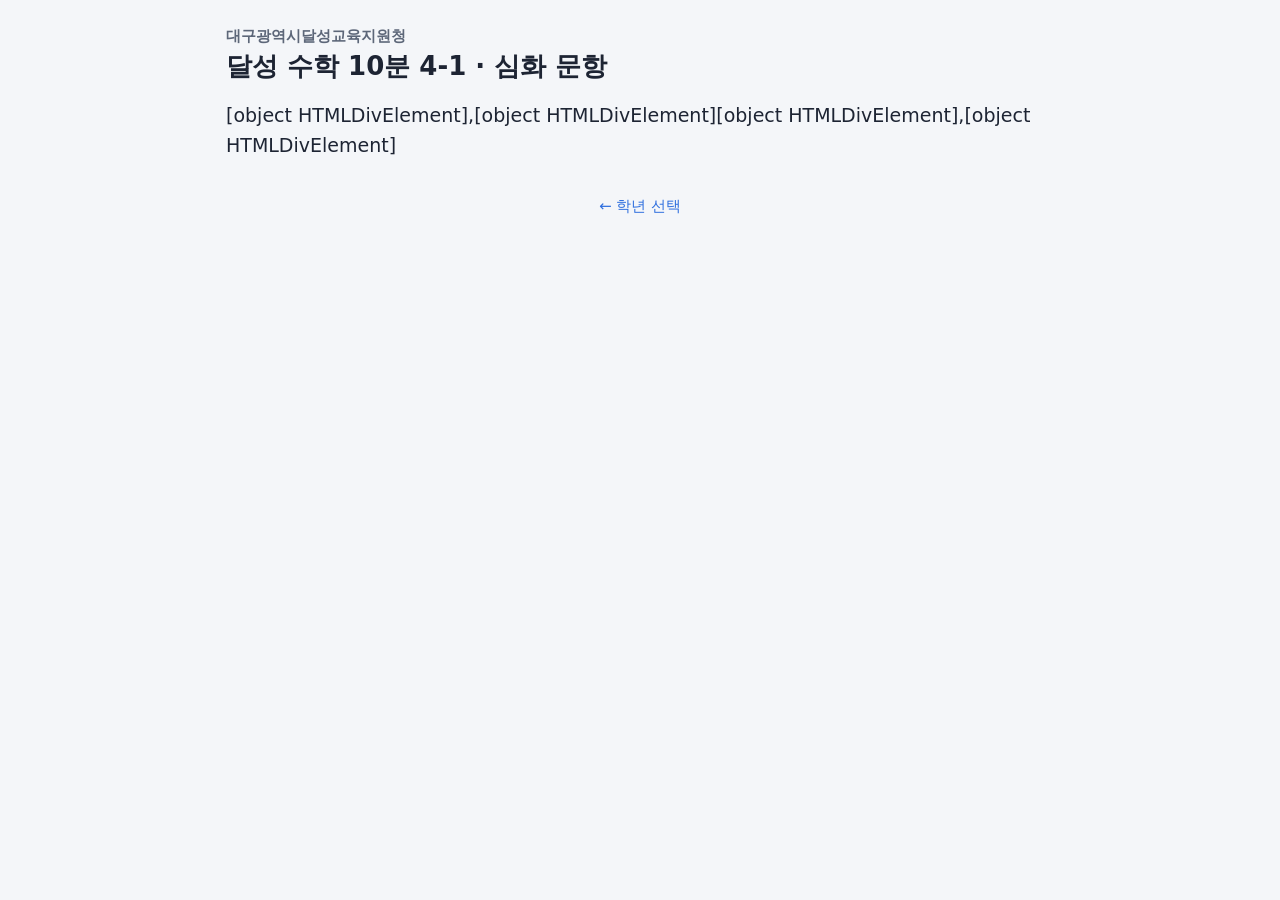
==== commit 4074a3b9: "디자인을 원래 달성 수학 10분 모양으로 되돌림 러버블 스타일·주아체를 빼고 처음 디자인으로 복구. 학년별 구조(assets/ 공통, 학년 폴더 data.js)와 Cloudflar" ====
--- a/4-1/index.html
+++ b/4-1/index.html
@@ -4,9 +4,6 @@
 <meta charset="utf-8">
 <meta name="viewport" content="width=device-width, initial-scale=1">
 <title>달성 수학 10분 4-1 심화</title>
-<link rel="preconnect" href="https://fonts.googleapis.com">
-<link rel="preconnect" href="https://fonts.gstatic.com" crossorigin>
-<link rel="stylesheet" href="https://fonts.googleapis.com/css2?family=Jua&display=swap">
 <link rel="stylesheet" href="../assets/quiz.css">
 </head>
 <body>
--- a/assets/quiz.css
+++ b/assets/quiz.css
@@ -1,212 +1,116 @@
 /* 달성 수학 10분 — 공통 스타일 (모든 학년이 같이 씀) */
 :root {
   color-scheme: light;
-  --ink: #2b2340;
-  --muted: #7a7091;
+  --bg: #f4f6f9;
   --card: #ffffff;
-  --line: #ece6f5;
-  --soft: #faf8ff;
-  --accent: #7c5cff;
-  --accent-soft: #f1ecff;
-  --pink: #ff6fa3;
-  --grad: linear-gradient(135deg, #7c5cff 0%, #b45cff 50%, #ff6fa3 100%);
-  --ok: #12a066;
-  --ok-soft: #e8f8f0;
-  --bad: #ec4b5b;
-  --bad-soft: #fff1f2;
-  --shadow: 0 1px 2px rgba(43, 35, 64, .04), 0 14px 36px -12px rgba(76, 52, 160, .22);
-  --shadow-lg: 0 2px 4px rgba(43, 35, 64, .05), 0 24px 48px -16px rgba(76, 52, 160, .28);
-  --radius: 24px;
-  --font: "Jua", "BM JUA", "Apple SD Gothic Neo", "Malgun Gothic", "Noto Sans KR", system-ui, sans-serif;
+  --ink: #1d2433;
+  --muted: #5d6779;
+  --line: #d9dee7;
+  --accent: #2f6fde;
+  --accent-soft: #e6eefc;
+  --ok: #17924a;
+  --ok-soft: #e5f6ec;
+  --bad: #d6402f;
+  --bad-soft: #fdecea;
 }
 * { box-sizing: border-box; }
 html { -webkit-text-size-adjust: 100%; }
 body {
-  margin: 0; min-height: 100vh; color: var(--ink);
-  font-family: var(--font); font-size: 20px; line-height: 1.65;
-  word-break: keep-all; font-synthesis: none; letter-spacing: .01em;
-  background:
-    radial-gradient(55% 45% at 0% 0%, #ffe4d6 0%, rgba(255, 228, 214, 0) 70%),
-    radial-gradient(50% 45% at 100% 5%, #e6ddff 0%, rgba(230, 221, 255, 0) 70%),
-    radial-gradient(60% 50% at 50% 100%, #dcefff 0%, rgba(220, 239, 255, 0) 70%),
-    #fbf9ff;
-  background-attachment: fixed;
+  margin: 0; background: var(--bg); color: var(--ink);
+  font-family: "Pretendard", "Apple SD Gothic Neo", "Malgun Gothic", "Noto Sans KR", system-ui, sans-serif;
+  font-size: 19px; line-height: 1.6; word-break: keep-all;
 }
-button, input, textarea { font-family: inherit; }
-main { max-width: 820px; margin: 0 auto; padding: 28px 16px 72px; }
-a { color: inherit; }
+main { max-width: 860px; margin: 0 auto; padding: 16px 16px 64px; }
+header.top { padding: 8px 0 16px; }
+.eyebrow { font-size: 15px; color: var(--muted); font-weight: 600; }
+h1 { font-size: 26px; margin: 2px 0 0; line-height: 1.3; }
+h1 .no { color: var(--accent); margin-right: 8px; }
+.pages { font-size: 15px; color: var(--muted); }
+.card {
+  background: var(--card); border: 2px solid var(--line); border-radius: 16px;
+  padding: 18px; margin-bottom: 18px;
+}
+.shared { background: #fffdf3; border-color: #ecdfaa; }
+.qhead { display: flex; align-items: flex-start; gap: 12px; }
+.qno {
+  flex: none; width: 36px; height: 36px; border-radius: 50%;
+  background: var(--accent); color: #fff; font-weight: 700;
+  display: grid; place-items: center; font-size: 19px; margin-top: 1px;
+}
+.qtext { white-space: pre-line; flex: 1; min-width: 0; }
+figure { margin: 14px 0 4px; text-align: center; }
+figure img {
+  max-width: 100%; max-height: 420px; background: #fff; border-radius: 8px;
+  cursor: zoom-in; border: 1px solid var(--line);
+}
+figure figcaption { font-size: 13px; color: var(--muted); }
+table.data { border-collapse: collapse; margin: 12px auto 4px; background: #fff; font-size: 17px; }
+table.data caption { font-weight: 700; padding-bottom: 6px; }
+table.data th, table.data td { border: 1px solid #9aa3b2; padding: 6px 12px; text-align: center; }
+table.data th { background: #eef1f6; font-weight: 600; }
+.tablewrap { overflow-x: auto; }
 
-/* ---------- 머리 ---------- */
-.hero { padding: 8px 4px 22px; }
-.chips { display: flex; flex-wrap: wrap; gap: 8px; margin-bottom: 12px; }
-.chip {
-  display: inline-flex; align-items: center; gap: 6px; padding: 4px 12px;
-  background: rgba(255, 255, 255, .75); border: 1px solid var(--line); border-radius: 999px;
-  font-size: 15px; color: var(--muted); backdrop-filter: blur(6px);
+.answers { margin-top: 16px; padding-top: 14px; border-top: 1px dashed var(--line); }
+.row { display: flex; flex-wrap: wrap; align-items: center; gap: 8px; margin-bottom: 10px; }
+.lbl { font-weight: 600; }
+.arrow { color: var(--muted); font-weight: 700; }
+input.ans, textarea.ans {
+  font: inherit; font-size: 20px; padding: 8px 12px; border: 2px solid #b8c0cd;
+  border-radius: 10px; background: #fff; color: var(--ink); min-width: 0;
 }
-.hero h1 { font-size: 34px; line-height: 1.25; margin: 0; font-weight: 400; }
-.hero h1 .no {
-  background: var(--grad); -webkit-background-clip: text; background-clip: text; color: transparent;
-  margin-right: 10px;
-}
-.hero p { margin: 6px 0 0; color: var(--muted); font-size: 17px; }
-.grad-text { background: var(--grad); -webkit-background-clip: text; background-clip: text; color: transparent; }
-
-/* 진행 막대 */
-.progress { margin-top: 18px; display: flex; align-items: center; gap: 12px; }
-.progress .bar { flex: 1; height: 12px; background: rgba(124, 92, 255, .12); border-radius: 999px; overflow: hidden; }
-.progress .fill { height: 100%; width: 0; background: var(--grad); border-radius: inherit; transition: width .5s cubic-bezier(.3, 1.4, .5, 1); }
-.progress .txt { font-size: 16px; color: var(--muted); white-space: nowrap; }
-
-/* ---------- 카드 ---------- */
-.card {
-  background: var(--card); border-radius: var(--radius); padding: 22px;
-  margin-bottom: 20px; box-shadow: var(--shadow); border: 1px solid rgba(236, 230, 245, .8);
-  transition: box-shadow .3s, transform .3s;
-}
-.card.shared { background: linear-gradient(180deg, #fffaf3, #ffffff); border-color: #f5e6cf; }
-.card.is-ok { box-shadow: 0 0 0 3px rgba(18, 160, 102, .35), var(--shadow); }
-.qhead { display: flex; align-items: flex-start; gap: 14px; }
-.qno {
-  flex: none; width: 42px; height: 42px; border-radius: 14px;
-  background: var(--grad); color: #fff; display: grid; place-items: center;
-  font-size: 22px; box-shadow: 0 8px 18px -8px rgba(124, 92, 255, .8);
-}
-.qtext { white-space: pre-line; flex: 1; min-width: 0; padding-top: 4px; }
-.shared .qtext { padding-top: 0; }
-
-figure { margin: 16px 0 4px; text-align: center; }
-figure img {
-  max-width: 100%; max-height: 440px; background: #fff; border-radius: 16px; padding: 6px;
-  border: 1px solid var(--line); cursor: zoom-in; transition: transform .2s;
-}
-figure img:hover { transform: scale(1.01); }
-figcaption { font-size: 14px; color: var(--muted); margin-top: 4px; }
-
-.tablewrap { overflow-x: auto; }
-table.data {
-  border-collapse: separate; border-spacing: 0; margin: 14px auto 4px; background: #fff; font-size: 18px;
-  border: 1px solid var(--line); border-radius: 14px; overflow: hidden;
-}
-table.data caption { padding-bottom: 8px; }
-table.data th, table.data td { padding: 8px 14px; text-align: center; border-right: 1px solid var(--line); border-bottom: 1px solid var(--line); }
-table.data tr > :last-child { border-right: none; }
-table.data tr:last-child > * { border-bottom: none; }
-table.data th { background: var(--accent-soft); font-weight: 400; color: #4b3a8f; }
-
-/* ---------- 답 칸 ---------- */
-.answers { margin-top: 18px; padding: 16px; background: var(--soft); border-radius: 18px; }
-.row { display: flex; flex-wrap: wrap; align-items: center; gap: 10px; }
-.row + .row { margin-top: 12px; }
-.lbl { color: #4b3a8f; }
-.arrow { color: #b8acd6; }
-.part { display: inline-flex; align-items: center; gap: 6px; }
-input.ans, textarea.ans {
-  font-size: 22px; padding: 8px 14px; border: 2px solid #e2dbf1; border-radius: 14px;
-  background: #fff; color: var(--ink); min-width: 0; transition: border-color .2s, box-shadow .2s, background .2s;
-}
-input.ans { width: 132px; }
+input.ans { width: 130px; }
+input.ans.wide { width: 260px; max-width: 100%; }
 input.ans.word { width: 120px; }
-input.ans.wide { width: 270px; max-width: 100%; }
-textarea.ans { width: 100%; min-height: 104px; resize: vertical; font-size: 20px; line-height: 1.5; }
-input.ans::placeholder, textarea.ans::placeholder { color: #c3bad8; }
-input.ans:focus, textarea.ans:focus { outline: none; border-color: var(--accent); box-shadow: 0 0 0 4px rgba(124, 92, 255, .16); }
-.part.right input.ans, .part.right textarea.ans { border-color: var(--ok); background: var(--ok-soft); }
-.part.wrong input.ans, .part.wrong textarea.ans { border-color: var(--bad); background: var(--bad-soft); }
-.part.wrong .choices { box-shadow: 0 0 0 2px var(--bad); background: var(--bad-soft); }
-.unit { color: #4b3a8f; }
-
-.choices { display: flex; flex-wrap: wrap; gap: 8px; border-radius: 16px; padding: 4px; transition: background .2s; }
+textarea.ans { width: 100%; min-height: 96px; resize: vertical; }
+input.ans:focus, textarea.ans:focus { outline: none; border-color: var(--accent); box-shadow: 0 0 0 3px var(--accent-soft); }
+.part.wrong input.ans, .part.wrong textarea.ans, .part.wrong .choices { border-color: var(--bad); background: var(--bad-soft); }
+.part.right input.ans, .part.right textarea.ans { border-color: var(--ok); }
+.unit { font-weight: 600; }
+.choices { display: flex; flex-wrap: wrap; gap: 8px; border: 2px solid transparent; border-radius: 12px; padding: 2px; }
 .choices.stack { flex-direction: column; width: 100%; }
 .opt {
-  font-size: 19px; text-align: left; padding: 8px 16px; border-radius: 14px;
-  border: 2px solid #e2dbf1; background: #fff; color: var(--ink); cursor: pointer;
-  transition: border-color .15s, background .15s, transform .1s;
+  font: inherit; font-size: 18px; text-align: left; padding: 8px 14px; border-radius: 10px;
+  border: 2px solid #b8c0cd; background: #fff; color: var(--ink); cursor: pointer;
 }
-.opt:hover { border-color: #cbbcff; }
-.opt:active { transform: scale(.98); }
-.opt[aria-pressed="true"] { border-color: var(--accent); background: var(--accent-soft); color: #4b2fd6; }
-.opt[aria-pressed="true"]::before { content: "✓ "; }
-.hint { font-size: 14px; color: var(--muted); width: 100%; padding-left: 4px; }
-
-.actions { display: flex; align-items: center; gap: 16px; margin-top: 16px; flex-wrap: wrap; }
+.opt[aria-pressed="true"] { border-color: var(--accent); background: var(--accent-soft); font-weight: 700; }
+.hint { font-size: 14px; color: var(--muted); width: 100%; }
+.actions { display: flex; align-items: center; gap: 14px; margin-top: 6px; flex-wrap: wrap; }
 button.check {
-  font-size: 20px; padding: 11px 30px; border-radius: 999px; border: none; cursor: pointer;
-  background: var(--grad); color: #fff; box-shadow: 0 10px 22px -10px rgba(124, 92, 255, .9);
-  transition: transform .12s, box-shadow .2s, filter .2s;
+  font: inherit; font-weight: 700; font-size: 19px; padding: 10px 26px; border-radius: 12px;
+  border: none; background: var(--accent); color: #fff; cursor: pointer;
 }
-button.check:hover { filter: brightness(1.05); box-shadow: 0 14px 26px -10px rgba(124, 92, 255, .95); }
-button.check:active { transform: scale(.96); }
-.result { font-size: 21px; display: flex; align-items: center; gap: 8px; }
-.result .mark { font-size: 40px; line-height: 1; display: inline-block; animation: pop .45s cubic-bezier(.3, 1.6, .5, 1); }
+button.check:active { transform: translateY(1px); }
+.result { font-size: 20px; font-weight: 700; display: flex; align-items: center; gap: 8px; }
+.result .mark { font-size: 40px; line-height: 1; }
 .result.ok { color: var(--ok); }
 .result.bad { color: var(--bad); }
-.result.bad .mark { animation: shake .4s; }
-@keyframes pop { from { transform: scale(.2) rotate(-20deg); opacity: 0; } to { transform: none; opacity: 1; } }
-@keyframes shake { 0%, 100% { transform: none; } 25% { transform: translateX(-6px); } 75% { transform: translateX(6px); } }
+.card.is-ok { border-color: var(--ok); background: linear-gradient(var(--ok-soft), var(--ok-soft)) top/100% 6px no-repeat, var(--card); }
 
-.allclear {
-  text-align: center; padding: 18px; border-radius: var(--radius); margin-bottom: 20px;
-  background: var(--grad); color: #fff; font-size: 24px; box-shadow: var(--shadow-lg);
-  animation: pop .5s cubic-bezier(.3, 1.6, .5, 1);
+.score { text-align: center; font-weight: 700; color: var(--muted); margin-top: 8px; }
+
+/* 목록 */
+.unitname { font-size: 18px; font-weight: 700; margin: 22px 0 8px; }
+.list { display: grid; gap: 10px; grid-template-columns: repeat(auto-fill, minmax(240px, 1fr)); }
+.list a {
+  display: block; text-decoration: none; color: var(--ink); background: var(--card);
+  border: 2px solid var(--line); border-radius: 14px; padding: 12px 14px;
 }
-.foot { text-align: center; margin-top: 8px; }
-.back {
-  display: inline-flex; align-items: center; gap: 6px; text-decoration: none; color: var(--accent);
-  padding: 8px 18px; border-radius: 999px; background: rgba(255, 255, 255, .8); border: 1px solid var(--line);
-}
+.list a b { color: var(--accent); margin-right: 6px; }
+.list a span { display: block; font-size: 14px; color: var(--muted); }
+.back { font-size: 15px; color: var(--accent); text-decoration: none; }
 
-/* ---------- 차시 목록 ---------- */
-.unitname { font-size: 22px; margin: 26px 4px 12px; display: flex; align-items: center; gap: 8px; }
-.list { display: grid; gap: 14px; grid-template-columns: repeat(auto-fill, minmax(230px, 1fr)); }
-.lesson {
-  display: flex; align-items: center; gap: 14px; text-decoration: none; background: var(--card);
-  border-radius: 20px; padding: 14px 16px; box-shadow: var(--shadow); border: 1px solid rgba(236, 230, 245, .8);
-  transition: transform .18s, box-shadow .18s;
-}
-.lesson:hover { transform: translateY(-3px); box-shadow: var(--shadow-lg); }
-.lesson .num {
-  flex: none; width: 50px; height: 50px; border-radius: 16px; background: var(--accent-soft);
-  display: grid; place-items: center; font-size: 22px; color: var(--accent);
-}
-.lesson .t { line-height: 1.35; }
-.lesson .p { display: block; font-size: 14px; color: var(--muted); }
-.lesson .done { margin-left: auto; font-size: 20px; }
-
-/* ---------- 학년 선택 ---------- */
-.grades { display: grid; gap: 16px; grid-template-columns: repeat(auto-fill, minmax(170px, 1fr)); margin-top: 8px; }
-.grade {
-  position: relative; display: block; text-decoration: none; border-radius: var(--radius); padding: 26px 18px 22px;
-  text-align: center; background: var(--card); box-shadow: var(--shadow); border: 1px solid rgba(236, 230, 245, .8);
-  transition: transform .18s, box-shadow .18s; overflow: hidden;
-}
-a.grade:hover { transform: translateY(-4px); box-shadow: var(--shadow-lg); }
-a.grade::before { content: ""; position: absolute; inset: 0 0 auto; height: 6px; background: var(--grad); }
-.grade .emoji { font-size: 34px; display: block; }
-.grade b { display: block; font-size: 40px; font-weight: 400; line-height: 1.2; margin-top: 4px; }
-a.grade b { background: var(--grad); -webkit-background-clip: text; background-clip: text; color: transparent; }
-.grade span { font-size: 16px; color: var(--muted); }
-div.grade { background: rgba(255, 255, 255, .55); box-shadow: none; border: 2px dashed #ddd4ee; }
-div.grade b { color: #c3bad8; }
-
-/* ---------- 그림 크게 보기 ---------- */
+/* 그림 크게 보기 */
 #zoom {
-  position: fixed; inset: 0; background: rgba(30, 22, 54, .72); backdrop-filter: blur(6px);
-  display: none; align-items: center; justify-content: center; padding: 16px; z-index: 10; cursor: zoom-out;
+  position: fixed; inset: 0; background: rgba(15, 20, 30, .88); display: none;
+  align-items: center; justify-content: center; padding: 16px; z-index: 10; cursor: zoom-out;
 }
 #zoom.open { display: flex; }
-#zoom img { max-width: 100%; max-height: 100%; background: #fff; border-radius: 16px; }
-#zoom .close { position: absolute; top: 10px; right: 18px; color: #fff; font-size: 36px; }
+#zoom img { max-width: 100%; max-height: 100%; background: #fff; border-radius: 8px; }
+#zoom .close { position: absolute; top: 10px; right: 16px; color: #fff; font-size: 34px; }
 
 @media (max-width: 520px) {
-  body { font-size: 18px; }
-  main { padding-top: 20px; }
-  .hero h1 { font-size: 28px; }
-  .card { padding: 16px; border-radius: 20px; }
-  .answers { padding: 12px; }
-  input.ans { width: 112px; }
-  .qno { width: 36px; height: 36px; font-size: 19px; border-radius: 12px; }
+  body { font-size: 17px; }
+  h1 { font-size: 22px; }
+  .card { padding: 14px; }
+  input.ans { width: 110px; }
 }
-@media (prefers-reduced-motion: reduce) {
-  *, *::before, *::after { animation: none !important; transition: none !important; }
-}
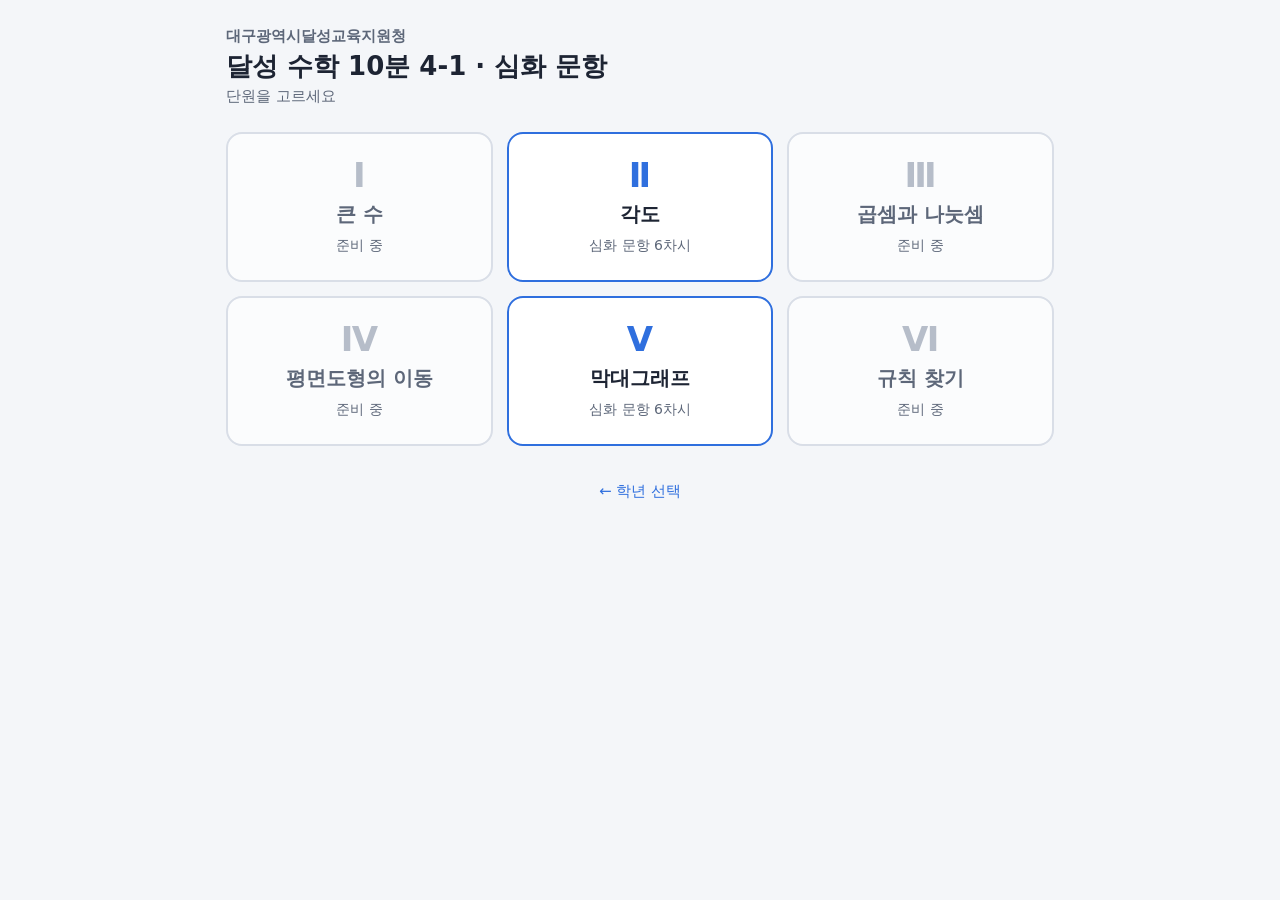
==== commit 704022c3: "단원 목록(3x2) 오류 수정, 필기·손글씨 답 기능 - 차시 목록이 [object HTMLDivElement]로 보이던 오류 수정 - 단원 목록을 로마자 단원 네모 칸 6개(3x" ====
--- a/4-1/index.html
+++ b/4-1/index.html
@@ -10,6 +10,7 @@
 <main id="app"></main>
 <div id="zoom" role="dialog" aria-label="그림 크게 보기"><span class="close" aria-hidden="true">×</span><img alt=""></div>
 <script src="data.js"></script>
+<script src="../assets/ink.js"></script>
 <script src="../assets/quiz.js"></script>
 </body>
 </html>
--- a/assets/quiz.css
+++ b/assets/quiz.css
@@ -114,3 +114,119 @@
   .card { padding: 14px; }
   input.ans { width: 110px; }
 }
+
+/* 차시 이동 (목차) */
+.lessonnav { display: flex; align-items: center; gap: 8px; margin: 0 0 16px; }
+.lessonnav.bottom { margin: 8px 0 0; justify-content: center; }
+.navbtn {
+  flex: none; display: inline-flex; align-items: center; padding: 8px 14px; border-radius: 10px;
+  border: 2px solid var(--line); background: var(--card); color: var(--accent); text-decoration: none;
+  font-size: 16px; font-weight: 600; white-space: nowrap;
+}
+.navbtn.off { color: #b6bdc9; }
+.tocsel {
+  flex: 1; min-width: 0; font: inherit; font-size: 16px; padding: 8px 10px; border-radius: 10px;
+  border: 2px solid var(--accent); background: var(--card); color: var(--ink);
+}
+.unitname .soon { font-size: 13px; font-weight: 600; color: var(--muted); background: #e9ecf1; border-radius: 6px; padding: 2px 8px; margin-left: 8px; vertical-align: middle; }
+.card.pending { text-align: center; padding: 32px 18px; }
+.card.pending .big { font-size: 44px; }
+.card.pending p { margin: 6px 0; font-size: 20px; font-weight: 600; }
+.card.pending p.sub { font-size: 16px; font-weight: 400; color: var(--muted); }
+@media (max-width: 520px) {
+  .lessonnav.top { flex-wrap: wrap; }
+  .lessonnav.top .tocsel { order: -1; flex-basis: 100%; }
+  .lessonnav.top .navbtn { flex: 1; justify-content: center; }
+  .navbtn { padding: 8px 10px; font-size: 15px; }
+}
+
+/* 단원 목록: 네모 칸 3×2 */
+.unitgrid { display: grid; grid-template-columns: repeat(3, 1fr); gap: 14px; margin-top: 8px; }
+.unitbox {
+  display: flex; flex-direction: column; align-items: center; justify-content: center; gap: 4px; text-align: center;
+  min-height: 150px; padding: 18px 10px; text-decoration: none; color: var(--ink);
+  background: var(--card); border: 2px solid var(--accent); border-radius: 16px;
+}
+.unitbox .roman { font-size: 34px; font-weight: 700; color: var(--accent); line-height: 1.1; }
+.unitbox .uname { font-size: 20px; font-weight: 700; }
+.unitbox .ucount { font-size: 14px; color: var(--muted); }
+.unitbox.empty { border-color: var(--line); background: #fbfcfd; }
+.unitbox.empty .roman { color: #b6bdc9; }
+.unitbox.empty .uname { color: var(--muted); }
+.list .soonitem { display: block; background: #f6f7f9; border: 2px dashed var(--line); border-radius: 14px; padding: 12px 14px; color: var(--muted); }
+.list .soonitem b { color: #9aa3b2; margin-right: 6px; }
+@media (max-width: 520px) {
+  .unitgrid { gap: 8px; }
+  .unitbox { min-height: 112px; padding: 12px 6px; }
+  .unitbox .roman { font-size: 26px; }
+  .unitbox .uname { font-size: 16px; }
+  .unitbox .ucount { font-size: 12px; }
+}
+
+/* ✍️ 손글씨 답 버튼 */
+.inkbtn {
+  flex: none; font-size: 20px; line-height: 1; padding: 7px 9px; border-radius: 10px; cursor: pointer;
+  border: 2px solid var(--line); background: var(--card);
+}
+.inkbtn:hover { border-color: var(--accent); }
+.part.essaypart { flex-wrap: wrap; align-items: flex-start; }
+.part.essaypart textarea.ans { flex: 1 1 260px; }
+input.ans.inkfilled, textarea.ans.inkfilled { animation: inkflash 1.6s ease-out; }
+@keyframes inkflash { 0%, 40% { box-shadow: 0 0 0 4px #ffd54a; border-color: #e0a800; } 100% { box-shadow: none; } }
+
+/* ✏️ 필기 (화면 위에 쓰기) */
+#scratch { position: absolute; top: 0; left: 0; z-index: 5; pointer-events: none; touch-action: auto; }
+body.scratch-drawing #scratch { pointer-events: auto; touch-action: none; cursor: crosshair; }
+.scratchfab {
+  position: fixed; right: 16px; bottom: 16px; z-index: 6; display: none;
+  font: inherit; font-size: 18px; font-weight: 700; padding: 12px 18px; border-radius: 999px; cursor: pointer;
+  border: none; background: var(--accent); color: #fff; box-shadow: 0 6px 18px rgba(30, 60, 120, .3);
+}
+body.scratch-avail .scratchfab { display: block; }
+body.scratch-on .scratchfab { display: none; }
+.scratchbar {
+  position: fixed; left: 50%; bottom: 12px; transform: translateX(-50%); z-index: 7; display: none;
+  flex-wrap: wrap; justify-content: center; gap: 6px; max-width: calc(100% - 24px);
+  background: var(--card); border: 2px solid var(--line); border-radius: 16px; padding: 8px; box-shadow: 0 6px 18px rgba(30, 60, 120, .2);
+}
+body.scratch-on .scratchbar { display: flex; }
+.scratchbar .tool, #inkpad .tool {
+  font: inherit; font-size: 15px; font-weight: 600; padding: 7px 11px; border-radius: 10px; cursor: pointer;
+  border: 2px solid var(--line); background: #fff; color: var(--ink); white-space: nowrap;
+}
+.scratchbar .tool[aria-pressed="true"] { border-color: var(--accent); background: var(--accent-soft); }
+.scratchbar .tool.color { padding: 7px 9px; }
+.scratchbar .tool.color span { display: block; width: 18px; height: 18px; border-radius: 50%; }
+.scratchbar .tool.primary { background: var(--accent); border-color: var(--accent); color: #fff; }
+body.scratch-on main { padding-bottom: 120px; }
+
+/* ✍️ 손글씨 입력 창 */
+#inkpad { position: fixed; inset: 0; z-index: 20; display: none; align-items: flex-end; justify-content: center; background: rgba(15, 20, 30, .45); }
+#inkpad.open { display: flex; }
+#inkpad .sheet {
+  width: 100%; max-width: 760px; background: var(--card); border-radius: 18px 18px 0 0; padding: 14px 16px 18px;
+  box-shadow: 0 -6px 24px rgba(0, 0, 0, .2);
+}
+#inkpad .padhead { display: flex; align-items: center; gap: 10px; margin-bottom: 10px; }
+#inkpad .padlabel { color: var(--muted); font-size: 15px; flex: 1; }
+#inkpad .padx { font: inherit; font-size: 20px; border: none; background: none; cursor: pointer; color: var(--muted); padding: 4px 8px; }
+#inkpad .padarea {
+  position: relative; border: 2px solid var(--accent); border-radius: 14px; overflow: hidden;
+  background: #fff linear-gradient(transparent calc(100% - 52px), #e6eefc calc(100% - 52px), #e6eefc calc(100% - 50px), transparent calc(100% - 50px));
+}
+#inkpad canvas { display: block; touch-action: none; cursor: crosshair; }
+#inkpad .padguide { position: absolute; inset: 0; display: grid; place-items: center; color: #c3cad6; font-size: 22px; pointer-events: none; }
+#inkpad .padguide[hidden] { display: none; }
+#inkpad .padtools { display: flex; align-items: center; gap: 8px; margin-top: 10px; flex-wrap: wrap; }
+#inkpad .padstatus { color: var(--muted); font-size: 15px; }
+#inkpad .padcands { display: flex; flex-wrap: wrap; gap: 8px; margin-top: 10px; min-height: 44px; }
+#inkpad .cand {
+  font: inherit; font-size: 20px; padding: 6px 14px; border-radius: 10px; cursor: pointer;
+  border: 2px solid var(--line); background: #fff; color: var(--ink);
+}
+#inkpad .cand[aria-pressed="true"] { border-color: var(--accent); background: var(--accent-soft); font-weight: 700; }
+#inkpad .padfoot { display: flex; align-items: center; gap: 12px; margin-top: 12px; flex-wrap: wrap; }
+#inkpad .padnote { flex: 1; font-size: 14px; color: var(--muted); }
+#inkpad .padok { font: inherit; font-weight: 700; font-size: 18px; padding: 10px 22px; border: none; border-radius: 12px; background: var(--accent); color: #fff; cursor: pointer; }
+body.pad-open { overflow: hidden; }
+@media print { #scratch, .scratchfab, .scratchbar, #inkpad, .inkbtn { display: none !important; } }
